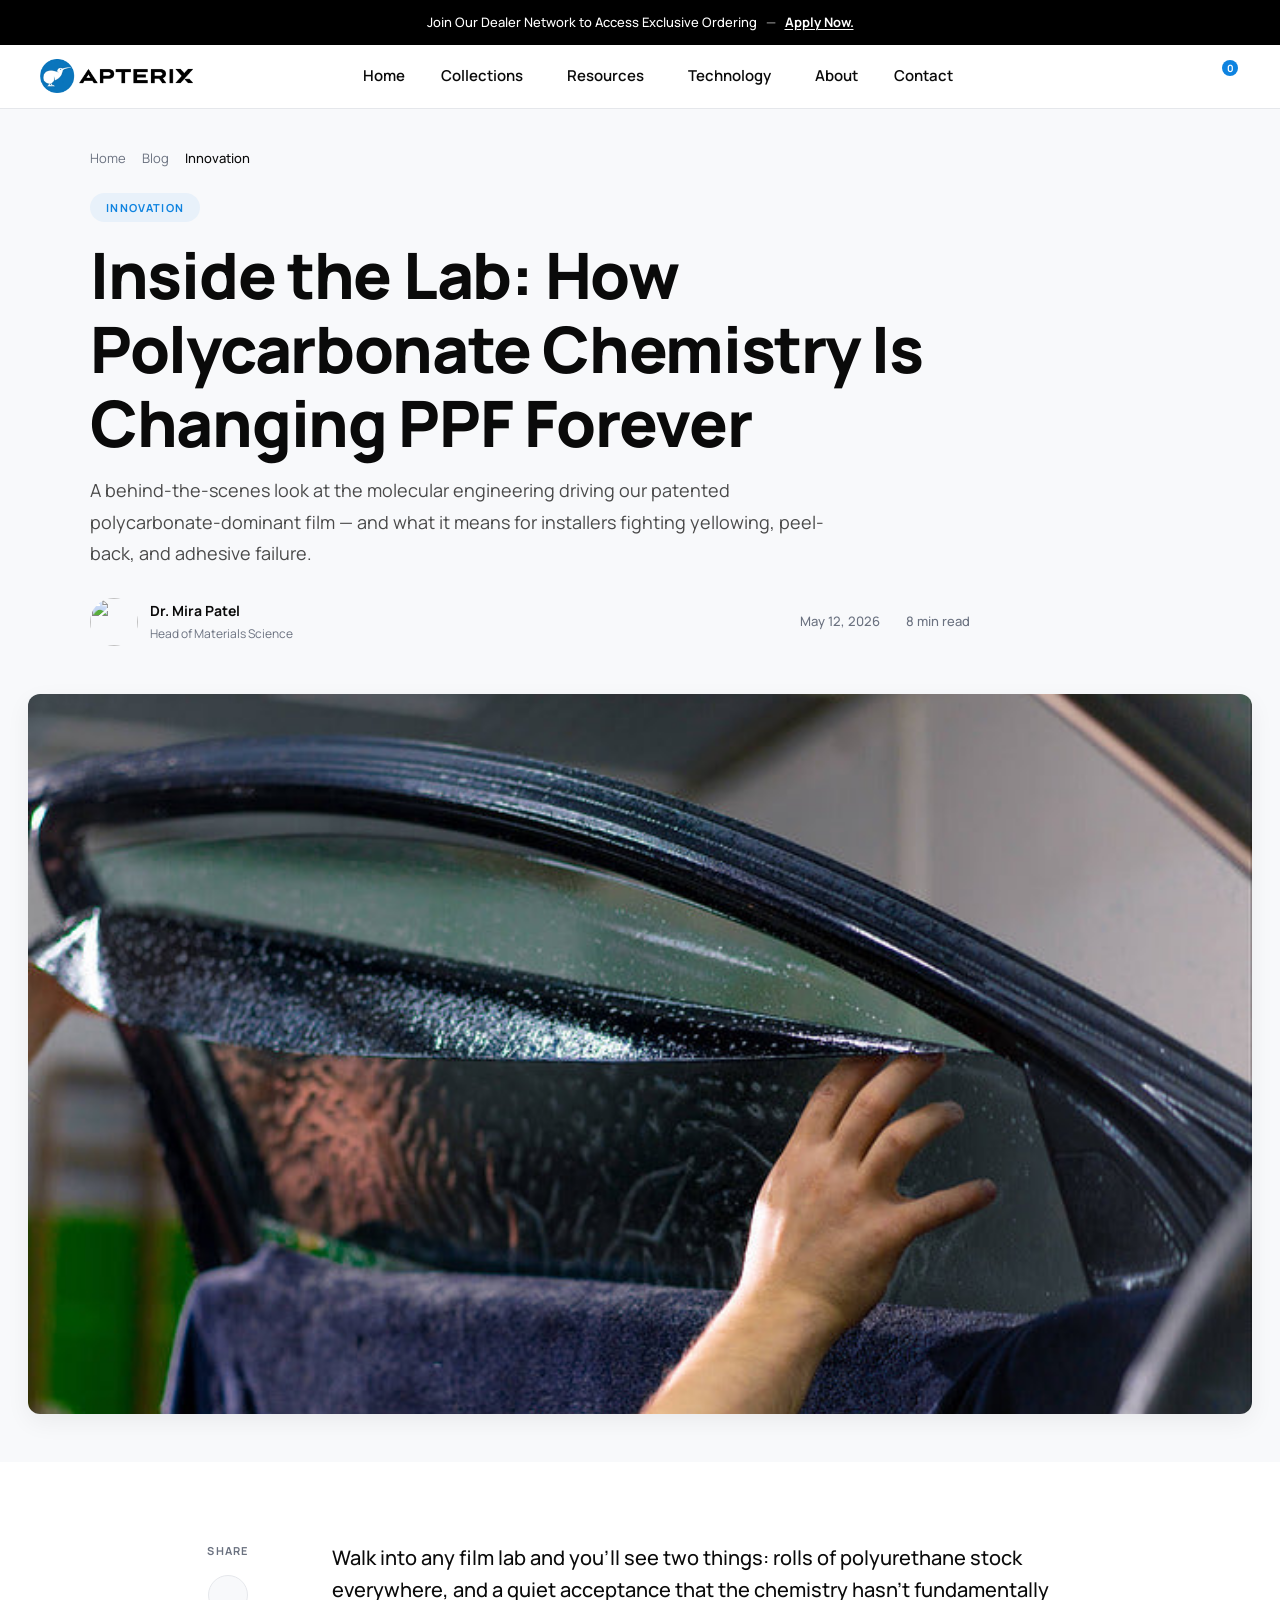
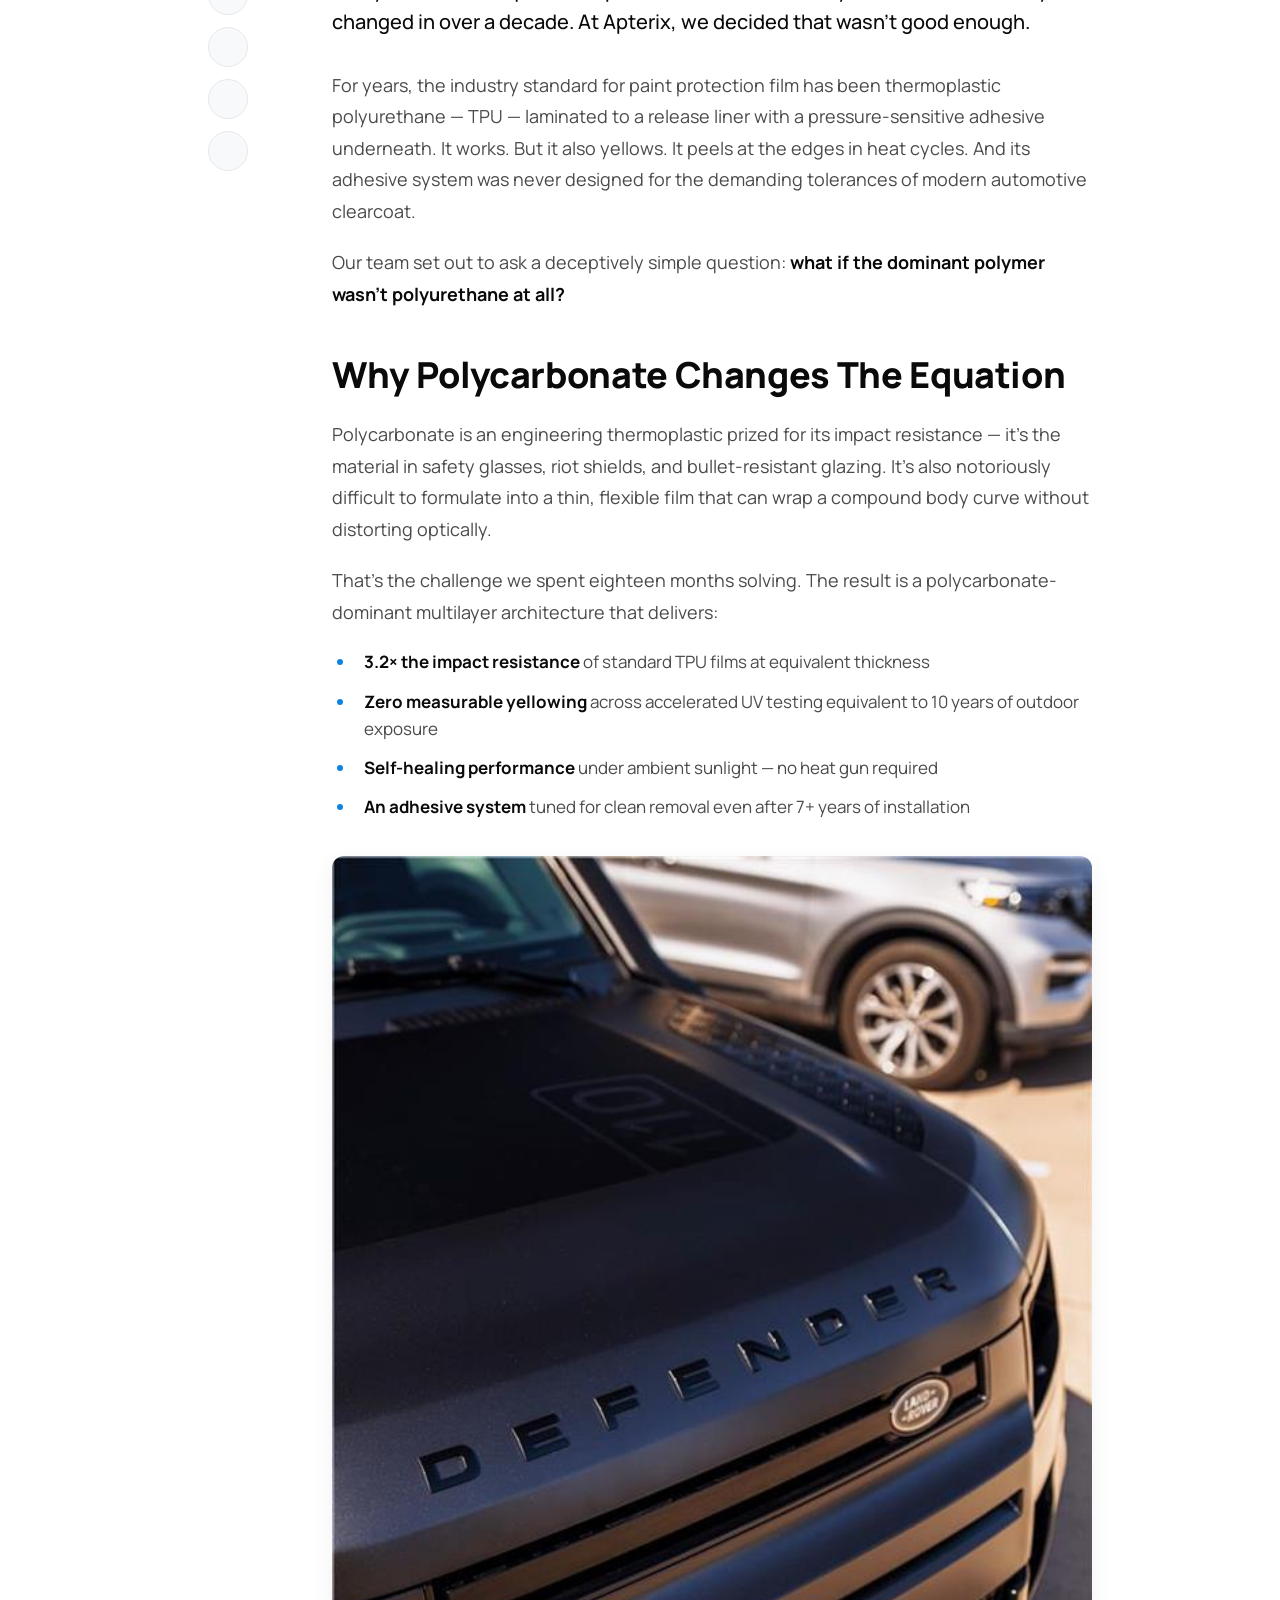
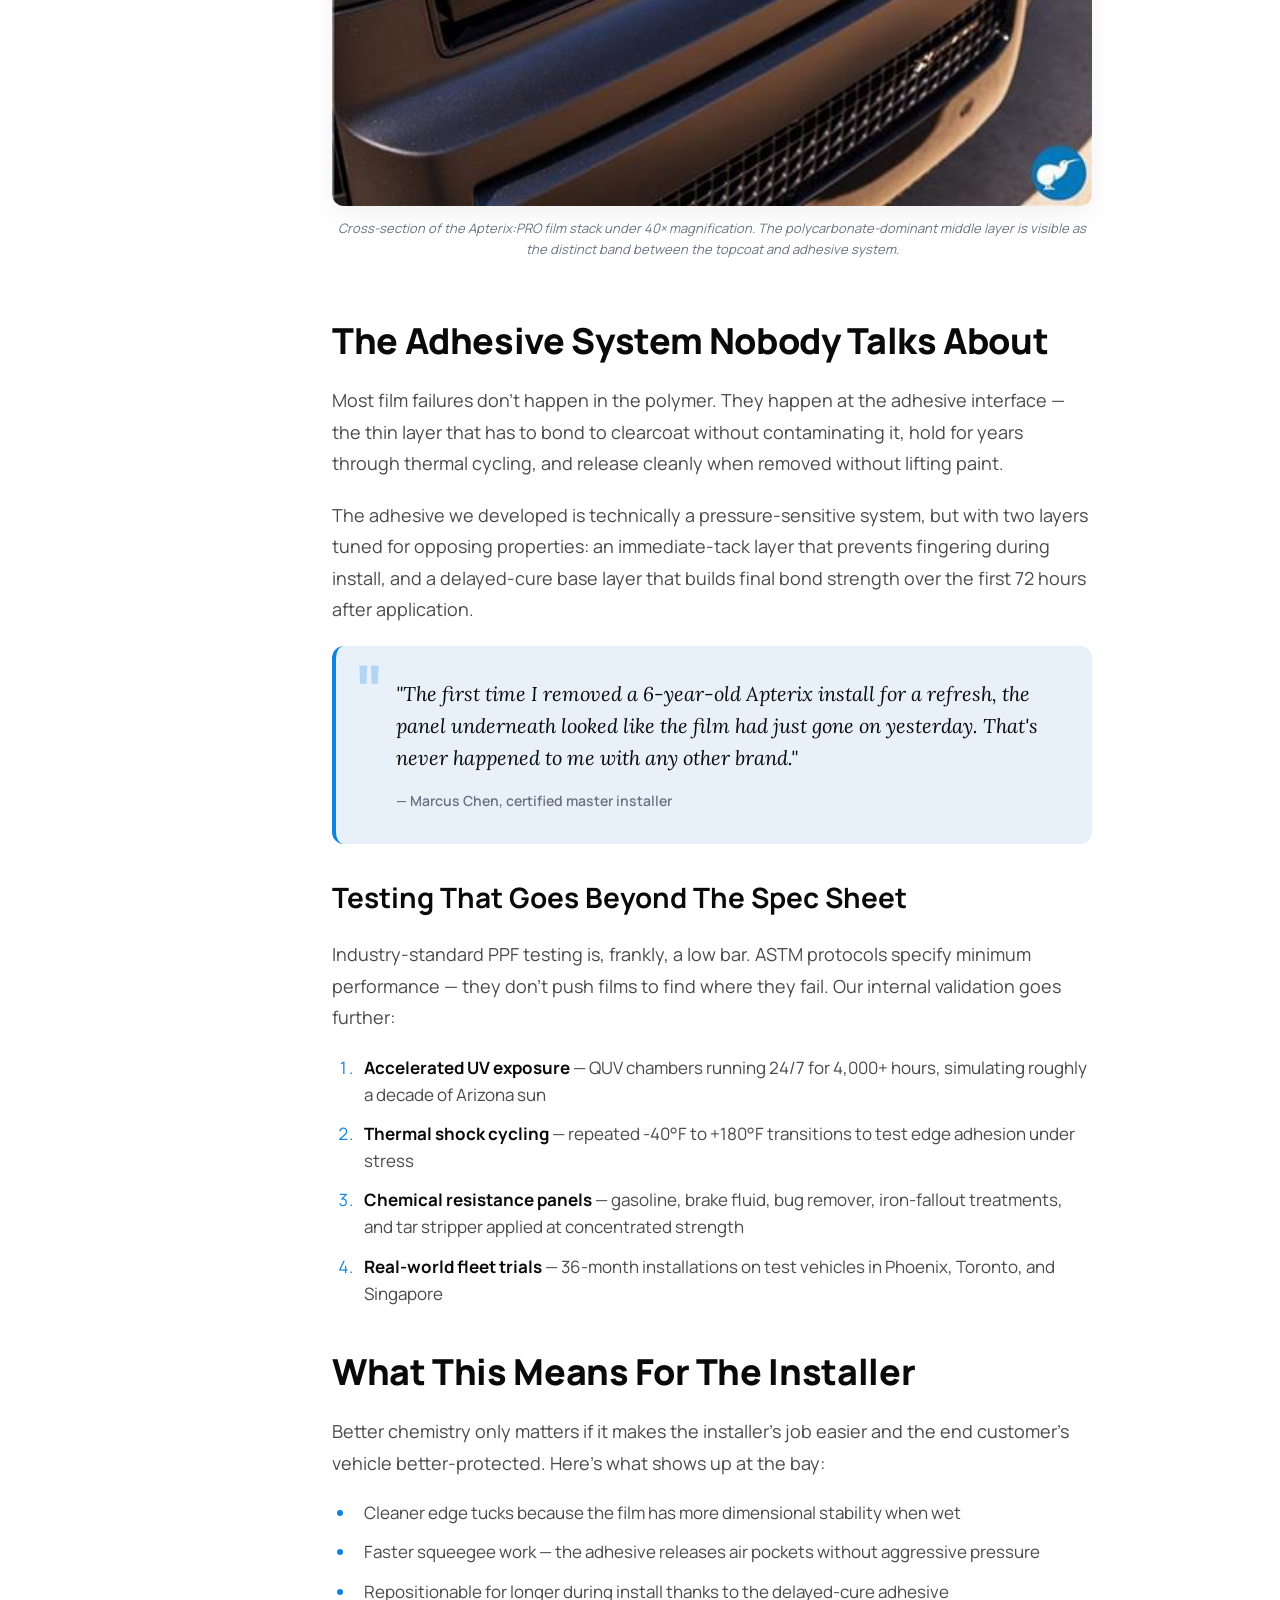
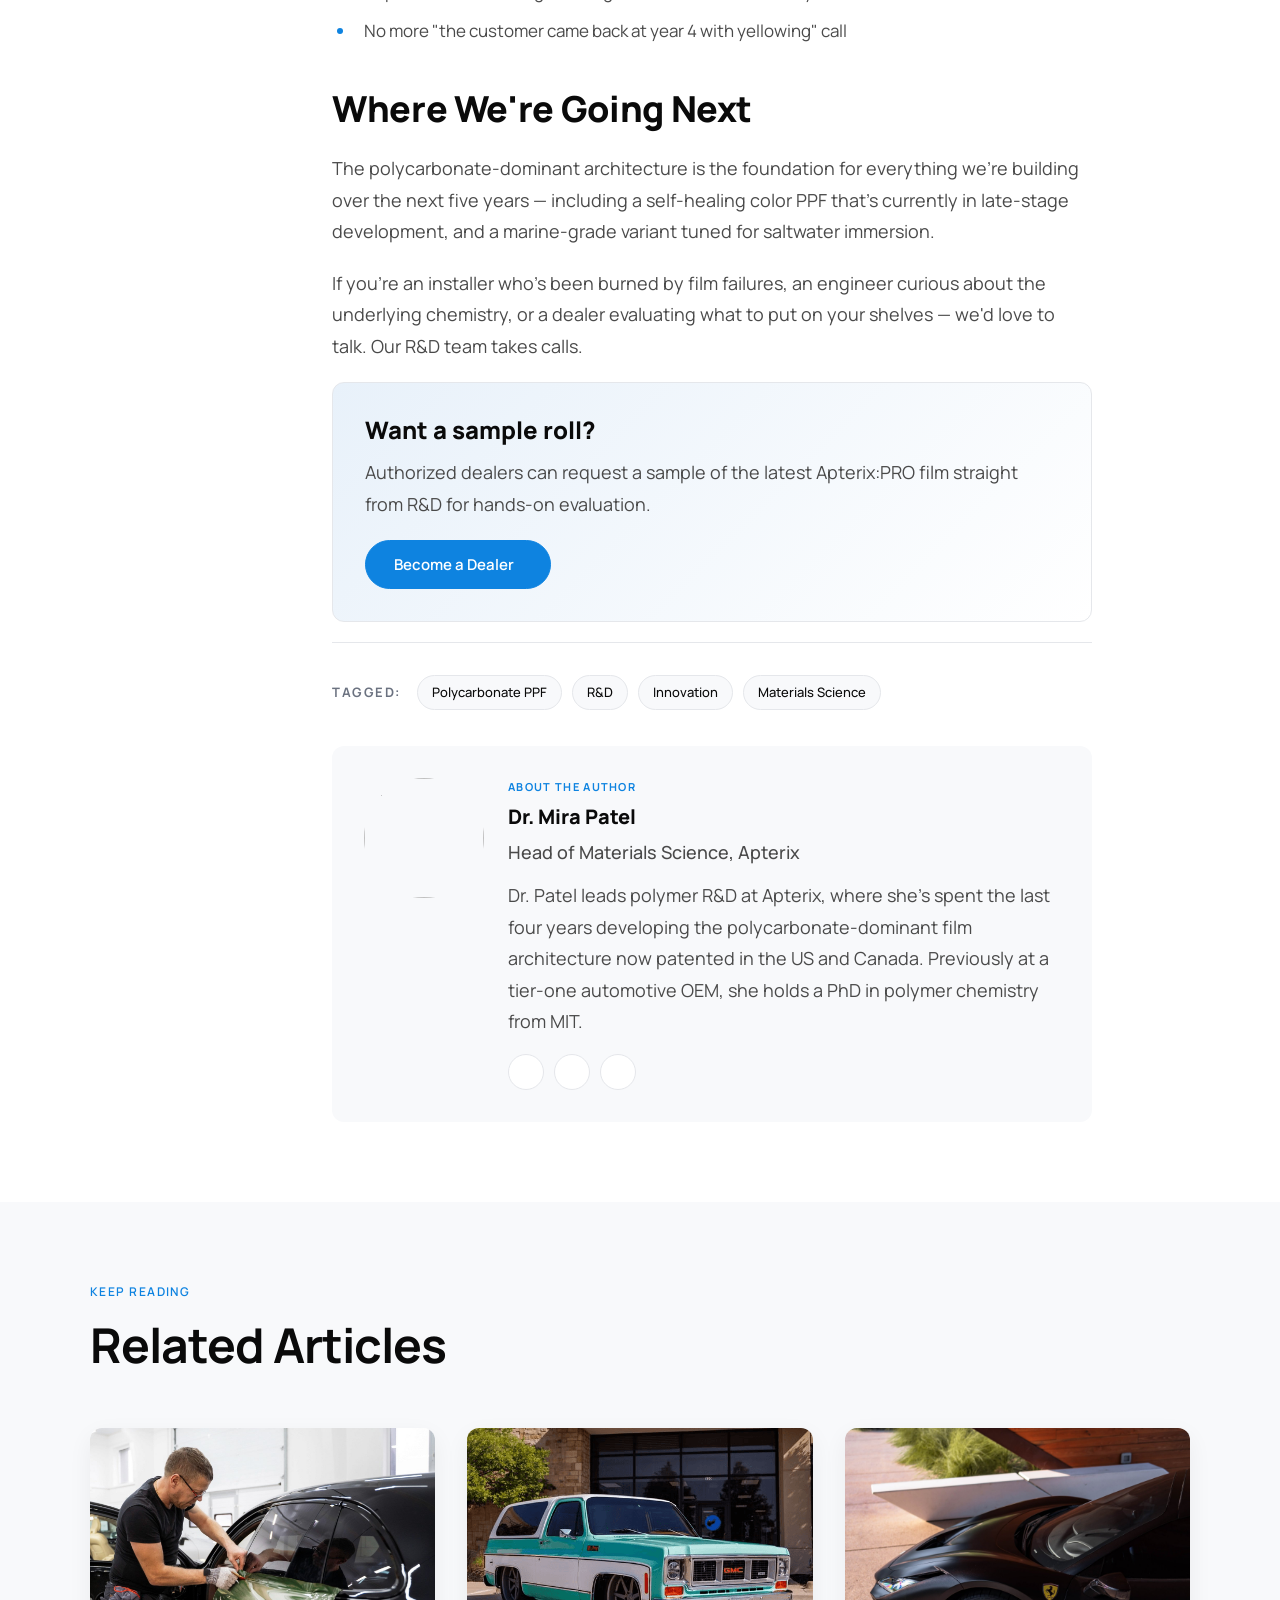
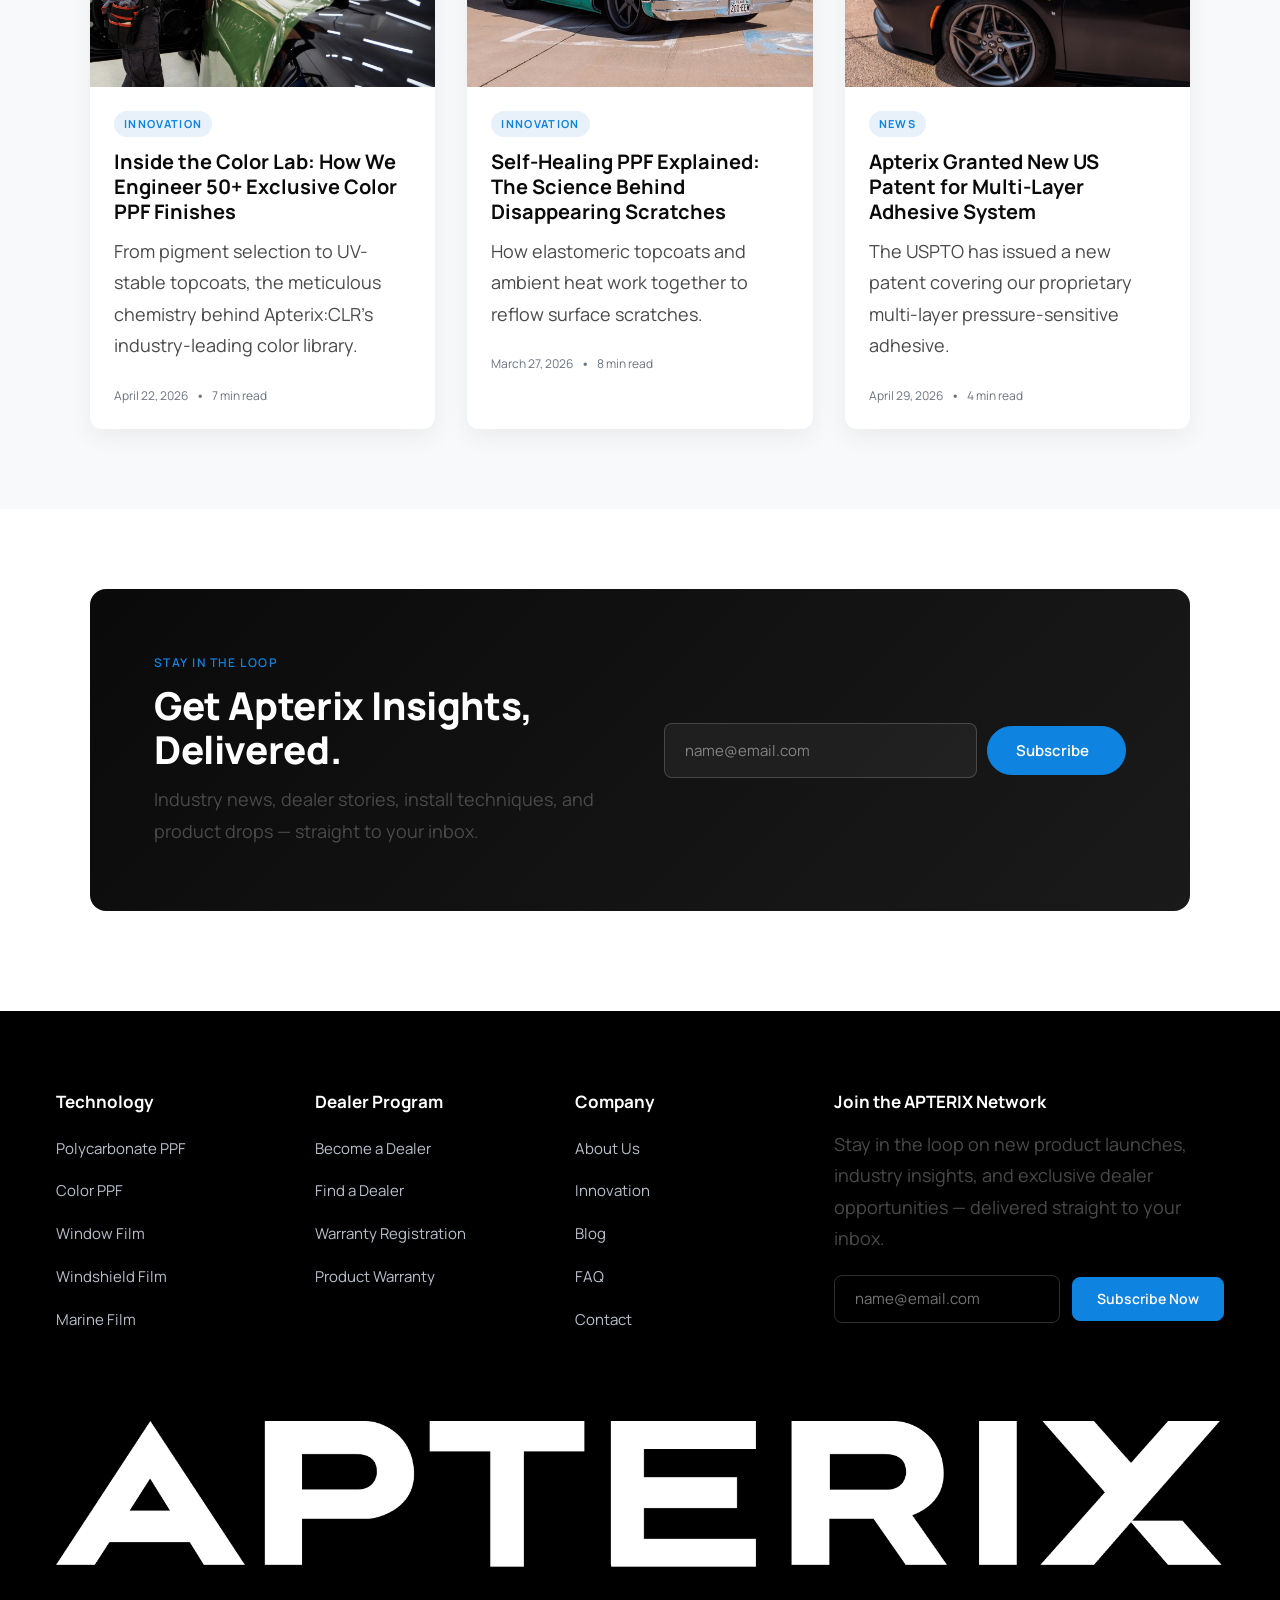
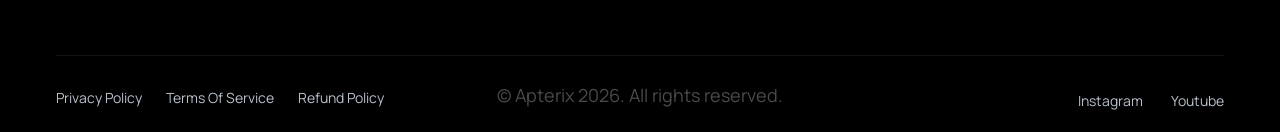
==== article.html @ 0059db12 "sync" ====
<!DOCTYPE html>
<html lang="en">
<head>
    <meta charset="UTF-8">
    <meta http-equiv="X-UA-Compatible" content="IE=edge">
    <meta name="viewport" content="width=device-width, initial-scale=1.0">
    <meta name="description" content="Inside the Lab: How Polycarbonate Chemistry Is Changing PPF Forever — a deep-dive into the science behind Apterix's patented film technology.">
    <meta name="author" content="Dr. Mira Patel">
    <meta property="og:title" content="Inside the Lab: How Polycarbonate Chemistry Is Changing PPF Forever">
    <meta property="og:type" content="article">
    <meta name="theme-color" content="#0E83E0">
    <title>Inside the Lab: How Polycarbonate Chemistry Is Changing PPF Forever | Apterix</title>

    <link rel="icon" type="image/png" href="https://placehold.co/64x64/000000/0E83E0?text=A">

    <link rel="stylesheet" href="https://unpkg.com/@phosphor-icons/web@2.0.3/src/regular/style.css">
    <link rel="stylesheet" href="https://unpkg.com/@phosphor-icons/web@2.0.3/src/fill/style.css">
    <link rel="stylesheet" href="https://unpkg.com/@phosphor-icons/web@2.0.3/src/bold/style.css">

    <link rel="preconnect" href="https://fonts.googleapis.com">
    <link rel="preconnect" href="https://fonts.gstatic.com" crossorigin>
    <link href="https://fonts.googleapis.com/css2?family=Manrope:wght@300;400;500;600;700;800&family=Inter:wght@300;400;500;600;700;800&family=Lora:ital,wght@0,400;0,500;0,600;1,400&display=swap" rel="stylesheet">

    <link rel="stylesheet" href="style.css">
    <link rel="stylesheet" href="responsive.css">
</head>
<body class="article-body">

    <!-- Announcement bar -->
    <div class="announcement-bar" id="announcementBar">
        <div class="container announcement-container">
            <p class="announcement-text">
                Join Our Dealer Network to Access Exclusive Ordering
                <span class="announcement-divider">—</span>
                <a href="#" class="announcement-link">Apply Now.</a>
            </p>
        </div>
    </div>

    <!-- Header -->
    <header class="site-header header-solid" id="siteHeader">
        <div class="container header-container">
            <div class="header-inner">
                <a href="#" class="logo" aria-label="Apterix Home">
                    <img src="images/0nwrbi90WbbggGBPE4KXhG3AfKo.png" alt="Apterix" class="logo-img">
                </a>

                <nav class="main-nav" id="mainNav" aria-label="Main navigation">
                    <ul class="nav-list">
                        <li class="nav-item"><a href="#" class="nav-link">Home</a></li>
                        <li class="nav-item has-dropdown">
                            <a href="#" class="nav-link">
                                Collections
                                <i class="ph-bold ph-caret-down nav-caret"></i>
                            </a>
                            <ul class="dropdown-menu">
                                <li><a href="#">Polycarbonate PPF</a></li>
                                <li><a href="#">Color PPF</a></li>
                                <li><a href="#">Ceramic Window Film</a></li>
                                <li><a href="#">Windshield Film</a></li>
                                <li><a href="#">Marine Film</a></li>
                            </ul>
                        </li>
                        <li class="nav-item has-dropdown">
                            <a href="blog.html" class="nav-link">
                                Resources
                                <i class="ph-bold ph-caret-down nav-caret"></i>
                            </a>
                            <ul class="dropdown-menu">
                                <li><a href="blog.html">Blog</a></li>
                                <li><a href="#">Install Guides</a></li>
                                <li><a href="#">Care &amp; Maintenance</a></li>
                                <li><a href="#">FAQ</a></li>
                                <li><a href="#">Warranty Registration</a></li>
                                <li><a href="#">Press</a></li>
                            </ul>
                        </li>
                        <li class="nav-item has-dropdown">
                            <a href="#" class="nav-link">
                                Technology
                                <i class="ph-bold ph-caret-down nav-caret"></i>
                            </a>
                            <ul class="dropdown-menu">
                                <li><a href="#">APTERIX:PRO</a></li>
                                <li><a href="#">APTERIX:CLR</a></li>
                                <li><a href="#">APTERIX:SLR+</a></li>
                                <li><a href="#">APTERIX:WPF</a></li>
                                <li><a href="#">APTERIX:AQUA</a></li>
                            </ul>
                        </li>
                        <li class="nav-item"><a href="#" class="nav-link">About</a></li>
                        <li class="nav-item"><a href="#" class="nav-link">Contact</a></li>
                    </ul>
                </nav>

                <div class="header-actions">
                    <button class="icon-btn" aria-label="Search"><i class="ph ph-magnifying-glass"></i></button>
                    <a href="#" class="icon-btn" aria-label="Account"><i class="ph ph-user"></i></a>
                    <a href="#" class="icon-btn cart-btn" aria-label="Cart">
                        <i class="ph ph-shopping-bag"></i>
                        <span class="cart-count">0</span>
                    </a>
                    <button class="menu-toggle" id="menuToggle" aria-label="Toggle menu" aria-expanded="false">
                        <span class="hamburger-line"></span>
                        <span class="hamburger-line"></span>
                        <span class="hamburger-line"></span>
                    </button>
                </div>
            </div>
        </div>
    </header>

    <div class="mobile-overlay" id="mobileOverlay" aria-hidden="true">
        <nav class="mobile-nav" aria-label="Mobile navigation">
            <ul class="mobile-nav-list">
                <li><a href="#" class="mobile-nav-link">Home</a></li>
                <li><a href="#" class="mobile-nav-link">Collections</a></li>
                <li><a href="#" class="mobile-nav-link">Technology</a></li>
                <li><a href="#" class="mobile-nav-link">Become a Dealer</a></li>
                <li><a href="#" class="mobile-nav-link">About</a></li>
                <li><a href="blog.html" class="mobile-nav-link">Blog</a></li>
                <li><a href="#" class="mobile-nav-link">Contact</a></li>
            </ul>
        </nav>
    </div>

    <!-- Reading progress bar -->
    <div class="reading-progress" id="readingProgress" aria-hidden="true">
        <div class="reading-progress-bar" id="readingProgressBar"></div>
    </div>

    <main class="article-main">

        <!-- ====================================================
             ARTICLE HERO
        ==================================================== -->
        <section class="article-hero">
            <div class="container article-hero-container">
                <nav class="breadcrumbs" aria-label="Breadcrumb">
                    <a href="#">Home</a>
                    <i class="ph ph-caret-right"></i>
                    <a href="blog.html">Blog</a>
                    <i class="ph ph-caret-right"></i>
                    <span>Innovation</span>
                </nav>

                <div class="article-hero-content">
                    <span class="article-category-pill">Innovation</span>
                    <h1 class="article-hero-title">Inside the Lab: How Polycarbonate Chemistry Is Changing PPF Forever</h1>
                    <p class="article-hero-subtitle">A behind-the-scenes look at the molecular engineering driving our patented polycarbonate-dominant film — and what it means for installers fighting yellowing, peel-back, and adhesive failure.</p>

                    <div class="article-hero-meta">
                        <div class="article-author">
                            <img src="https://images.unsplash.com/photo-1573496359142-b8d87734a5a2?w=120&q=80&auto=format&fit=crop&crop=faces" alt="" class="article-author-avatar">
                            <div class="article-author-meta">
                                <span class="article-author-name">Dr. Mira Patel</span>
                                <span class="article-author-role">Head of Materials Science</span>
                            </div>
                        </div>
                        <div class="article-meta-info">
                            <span class="article-meta-item">
                                <i class="ph ph-calendar"></i>
                                <time datetime="2026-05-12">May 12, 2026</time>
                            </span>
                            <span class="article-meta-item">
                                <i class="ph ph-clock"></i>
                                8 min read
                            </span>
                        </div>
                    </div>
                </div>
            </div>

            <div class="article-hero-image-wrap">
                <img src="images/42565ae8-fb09-11f0-b8ef-0242ac120004.jpg" alt="Polycarbonate film lab" class="article-hero-image">
            </div>
        </section>

        <!-- ====================================================
             ARTICLE BODY
        ==================================================== -->
        <section class="article-body-section">
            <div class="container article-body-container">

                <aside class="article-sidebar">
                    <div class="article-share">
                        <span class="article-share-label">Share</span>
                        <a href="#" class="article-share-btn" aria-label="Share on X">
                            <i class="ph-fill ph-x-logo"></i>
                        </a>
                        <a href="#" class="article-share-btn" aria-label="Share on LinkedIn">
                            <i class="ph-fill ph-linkedin-logo"></i>
                        </a>
                        <a href="#" class="article-share-btn" aria-label="Share on Facebook">
                            <i class="ph-fill ph-facebook-logo"></i>
                        </a>
                        <button class="article-share-btn" aria-label="Copy link" id="copyLinkBtn">
                            <i class="ph ph-link-simple"></i>
                        </button>
                    </div>
                </aside>

                <article class="article-body">

                    <p class="article-lede">Walk into any film lab and you'll see two things: rolls of polyurethane stock everywhere, and a quiet acceptance that the chemistry hasn't fundamentally changed in over a decade. At Apterix, we decided that wasn't good enough.</p>

                    <p>For years, the industry standard for paint protection film has been thermoplastic polyurethane — TPU — laminated to a release liner with a pressure-sensitive adhesive underneath. It works. But it also yellows. It peels at the edges in heat cycles. And its adhesive system was never designed for the demanding tolerances of modern automotive clearcoat.</p>

                    <p>Our team set out to ask a deceptively simple question: <strong>what if the dominant polymer wasn't polyurethane at all?</strong></p>

                    <h2 class="article-h2">Why Polycarbonate Changes The Equation</h2>

                    <p>Polycarbonate is an engineering thermoplastic prized for its impact resistance — it's the material in safety glasses, riot shields, and bullet-resistant glazing. It's also notoriously difficult to formulate into a thin, flexible film that can wrap a compound body curve without distorting optically.</p>

                    <p>That's the challenge we spent eighteen months solving. The result is a polycarbonate-dominant multilayer architecture that delivers:</p>

                    <ul class="article-list">
                        <li><strong>3.2× the impact resistance</strong> of standard TPU films at equivalent thickness</li>
                        <li><strong>Zero measurable yellowing</strong> across accelerated UV testing equivalent to 10 years of outdoor exposure</li>
                        <li><strong>Self-healing performance</strong> under ambient sunlight — no heat gun required</li>
                        <li><strong>An adhesive system</strong> tuned for clean removal even after 7+ years of installation</li>
                    </ul>

                    <figure class="article-figure">
                        <img src="images/NcS86Nwe3N75fxOVXT6ozSmCNsa_1.jpg" alt="Microscope view of film cross-section">
                        <figcaption class="article-figcaption">Cross-section of the Apterix:PRO film stack under 40× magnification. The polycarbonate-dominant middle layer is visible as the distinct band between the topcoat and adhesive system.</figcaption>
                    </figure>

                    <h2 class="article-h2">The Adhesive System Nobody Talks About</h2>

                    <p>Most film failures don't happen in the polymer. They happen at the adhesive interface — the thin layer that has to bond to clearcoat without contaminating it, hold for years through thermal cycling, and release cleanly when removed without lifting paint.</p>

                    <p>The adhesive we developed is technically a pressure-sensitive system, but with two layers tuned for opposing properties: an immediate-tack layer that prevents fingering during install, and a delayed-cure base layer that builds final bond strength over the first 72 hours after application.</p>

                    <blockquote class="article-quote">
                        <p>"The first time I removed a 6-year-old Apterix install for a refresh, the panel underneath looked like the film had just gone on yesterday. That's never happened to me with any other brand."</p>
                        <cite class="article-quote-cite">— Marcus Chen, certified master installer</cite>
                    </blockquote>

                    <h3 class="article-h3">Testing That Goes Beyond The Spec Sheet</h3>

                    <p>Industry-standard PPF testing is, frankly, a low bar. ASTM protocols specify minimum performance — they don't push films to find where they fail. Our internal validation goes further:</p>

                    <ol class="article-list article-list-ordered">
                        <li><strong>Accelerated UV exposure</strong> — QUV chambers running 24/7 for 4,000+ hours, simulating roughly a decade of Arizona sun</li>
                        <li><strong>Thermal shock cycling</strong> — repeated -40°F to +180°F transitions to test edge adhesion under stress</li>
                        <li><strong>Chemical resistance panels</strong> — gasoline, brake fluid, bug remover, iron-fallout treatments, and tar stripper applied at concentrated strength</li>
                        <li><strong>Real-world fleet trials</strong> — 36-month installations on test vehicles in Phoenix, Toronto, and Singapore</li>
                    </ol>

                    <h2 class="article-h2">What This Means For The Installer</h2>

                    <p>Better chemistry only matters if it makes the installer's job easier and the end customer's vehicle better-protected. Here's what shows up at the bay:</p>

                    <ul class="article-list">
                        <li>Cleaner edge tucks because the film has more dimensional stability when wet</li>
                        <li>Faster squeegee work — the adhesive releases air pockets without aggressive pressure</li>
                        <li>Repositionable for longer during install thanks to the delayed-cure adhesive</li>
                        <li>No more "the customer came back at year 4 with yellowing" call</li>
                    </ul>

                    <h2 class="article-h2">Where We're Going Next</h2>

                    <p>The polycarbonate-dominant architecture is the foundation for everything we're building over the next five years — including a self-healing color PPF that's currently in late-stage development, and a marine-grade variant tuned for saltwater immersion.</p>

                    <p>If you're an installer who's been burned by film failures, an engineer curious about the underlying chemistry, or a dealer evaluating what to put on your shelves — we'd love to talk. Our R&amp;D team takes calls.</p>

                    <div class="article-cta">
                        <h3 class="article-cta-title">Want a sample roll?</h3>
                        <p class="article-cta-text">Authorized dealers can request a sample of the latest Apterix:PRO film straight from R&amp;D for hands-on evaluation.</p>
                        <a href="#" class="btn btn-primary-blue">
                            Become a Dealer
                            <i class="ph-bold ph-arrow-right"></i>
                        </a>
                    </div>

                    <!-- Tags -->
                    <div class="article-tags">
                        <span class="article-tags-label">Tagged:</span>
                        <a href="#" class="article-tag-link">Polycarbonate PPF</a>
                        <a href="#" class="article-tag-link">R&amp;D</a>
                        <a href="#" class="article-tag-link">Innovation</a>
                        <a href="#" class="article-tag-link">Materials Science</a>
                    </div>

                    <!-- Author Bio -->
                    <div class="author-bio">
                        <img src="https://images.unsplash.com/photo-1573496359142-b8d87734a5a2?w=240&q=80&auto=format&fit=crop&crop=faces" alt="" class="author-bio-avatar">
                        <div class="author-bio-content">
                            <span class="author-bio-eyebrow">About the Author</span>
                            <h4 class="author-bio-name">Dr. Mira Patel</h4>
                            <p class="author-bio-role">Head of Materials Science, Apterix</p>
                            <p class="author-bio-text">Dr. Patel leads polymer R&amp;D at Apterix, where she's spent the last four years developing the polycarbonate-dominant film architecture now patented in the US and Canada. Previously at a tier-one automotive OEM, she holds a PhD in polymer chemistry from MIT.</p>
                            <div class="author-bio-social">
                                <a href="#" aria-label="LinkedIn"><i class="ph-fill ph-linkedin-logo"></i></a>
                                <a href="#" aria-label="X"><i class="ph-fill ph-x-logo"></i></a>
                                <a href="#" aria-label="Email"><i class="ph-fill ph-envelope"></i></a>
                            </div>
                        </div>
                    </div>

                </article>
            </div>
        </section>

        <!-- ====================================================
             RELATED ARTICLES
        ==================================================== -->
        <section class="related-section">
            <div class="container">
                <div class="section-header section-header-left">
                    <span class="eyebrow">Keep Reading</span>
                    <h2 class="section-title">Related Articles</h2>
                </div>

                <div class="articles-grid related-grid">

                    <article class="article-card">
                        <a href="article.html" class="article-card-image">
                            <img src="images/MVRmGhyNAuvdvethmiwG1ySTsA.jpg" alt="">
                        </a>
                        <div class="article-card-content">
                            <span class="article-category">Innovation</span>
                            <h3 class="article-card-title">
                                <a href="article.html">Inside the Color Lab: How We Engineer 50+ Exclusive Color PPF Finishes</a>
                            </h3>
                            <p class="article-card-excerpt">From pigment selection to UV-stable topcoats, the meticulous chemistry behind Apterix:CLR's industry-leading color library.</p>
                            <div class="article-card-meta">
                                <time datetime="2026-04-22">April 22, 2026</time>
                                <span class="article-meta-dot">•</span>
                                <span>7 min read</span>
                            </div>
                        </div>
                    </article>

                    <article class="article-card">
                        <a href="article.html" class="article-card-image">
                            <img src="images/image_12.png" alt="">
                        </a>
                        <div class="article-card-content">
                            <span class="article-category">Innovation</span>
                            <h3 class="article-card-title">
                                <a href="article.html">Self-Healing PPF Explained: The Science Behind Disappearing Scratches</a>
                            </h3>
                            <p class="article-card-excerpt">How elastomeric topcoats and ambient heat work together to reflow surface scratches.</p>
                            <div class="article-card-meta">
                                <time datetime="2026-03-27">March 27, 2026</time>
                                <span class="article-meta-dot">•</span>
                                <span>8 min read</span>
                            </div>
                        </div>
                    </article>

                    <article class="article-card">
                        <a href="article.html" class="article-card-image">
                            <img src="images/IMG_9049_23MP.jpg" alt="">
                        </a>
                        <div class="article-card-content">
                            <span class="article-category">News</span>
                            <h3 class="article-card-title">
                                <a href="article.html">Apterix Granted New US Patent for Multi-Layer Adhesive System</a>
                            </h3>
                            <p class="article-card-excerpt">The USPTO has issued a new patent covering our proprietary multi-layer pressure-sensitive adhesive.</p>
                            <div class="article-card-meta">
                                <time datetime="2026-04-29">April 29, 2026</time>
                                <span class="article-meta-dot">•</span>
                                <span>4 min read</span>
                            </div>
                        </div>
                    </article>

                </div>
            </div>
        </section>

        <!-- ====================================================
             NEWSLETTER CTA
        ==================================================== -->
        <section class="newsletter-cta-section">
            <div class="container">
                <div class="newsletter-cta">
                    <div class="newsletter-cta-content">
                        <span class="eyebrow">Stay In The Loop</span>
                        <h2 class="newsletter-cta-title">Get Apterix Insights, Delivered.</h2>
                        <p class="newsletter-cta-text">Industry news, dealer stories, install techniques, and product drops — straight to your inbox.</p>
                    </div>
                    <form class="newsletter-cta-form" id="articleNewsletterForm">
                        <input type="email" class="newsletter-cta-input" placeholder="name@email.com" required aria-label="Email">
                        <button type="submit" class="btn btn-primary-blue">
                            Subscribe
                            <i class="ph-bold ph-arrow-right"></i>
                        </button>
                    </form>
                </div>
            </div>
        </section>

    </main>

    <!-- Footer (same as blog) -->
    <footer class="site-footer">
        <div class="container">
            <div class="footer-top">
                <div class="footer-col">
                    <h5 class="footer-heading">Technology</h5>
                    <ul class="footer-links">
                        <li><a href="#">Polycarbonate PPF</a></li>
                        <li><a href="#">Color PPF</a></li>
                        <li><a href="#">Window Film</a></li>
                        <li><a href="#">Windshield Film</a></li>
                        <li><a href="#">Marine Film</a></li>
                    </ul>
                </div>
                <div class="footer-col">
                    <h5 class="footer-heading">Dealer Program</h5>
                    <ul class="footer-links">
                        <li><a href="#">Become a Dealer</a></li>
                        <li><a href="#">Find a Dealer</a></li>
                        <li><a href="#">Warranty Registration</a></li>
                        <li><a href="#">Product Warranty</a></li>
                    </ul>
                </div>
                <div class="footer-col">
                    <h5 class="footer-heading">Company</h5>
                    <ul class="footer-links">
                        <li><a href="#">About Us</a></li>
                        <li><a href="#">Innovation</a></li>
                        <li><a href="blog.html">Blog</a></li>
                        <li><a href="#">FAQ</a></li>
                        <li><a href="#">Contact</a></li>
                    </ul>
                </div>
                <div class="footer-col footer-newsletter-col">
                    <h5 class="footer-heading">Join the APTERIX Network</h5>
                    <p class="footer-newsletter-text">Stay in the loop on new product launches, industry insights, and exclusive dealer opportunities — delivered straight to your inbox.</p>
                    <form class="footer-newsletter-form" id="newsletterForm">
                        <input type="email" class="footer-newsletter-input" placeholder="name@email.com" required aria-label="Email address">
                        <button type="submit" class="btn btn-primary-blue footer-newsletter-btn">Subscribe Now</button>
                    </form>
                </div>
            </div>

            <div class="footer-wordmark">
                <img src="images/12_2.png" alt="Apterix" class="footer-wordmark-img">
            </div>

            <div class="footer-bottom">
                <ul class="footer-legal">
                    <li><a href="#">Privacy Policy</a></li>
                    <li><a href="#">Terms Of Service</a></li>
                    <li><a href="#">Refund Policy</a></li>
                </ul>
                <p class="copyright">© Apterix 2026. All rights reserved.</p>
                <ul class="footer-social-list">
                    <li><a href="#" class="footer-social-link"><i class="ph-fill ph-instagram-logo"></i><span>Instagram</span></a></li>
                    <li><a href="#" class="footer-social-link"><i class="ph-fill ph-youtube-logo"></i><span>Youtube</span></a></li>
                </ul>
            </div>
        </div>
    </footer>

    <button class="back-to-top" id="backToTop" aria-label="Back to top"><i class="ph-bold ph-arrow-up"></i></button>

    <div class="custom-cursor" id="customCursor" aria-hidden="true"></div>

    <script src="https://cdnjs.cloudflare.com/ajax/libs/gsap/3.12.5/gsap.min.js"></script>
    <script src="https://cdnjs.cloudflare.com/ajax/libs/gsap/3.12.5/ScrollTrigger.min.js"></script>
    <script src="https://unpkg.com/lenis@1.0.42/dist/lenis.min.js"></script>
    <script src="script.js"></script>
</body>
</html>
---- style.css ----
/* =============================================================
   APTERIX — MAIN STYLESHEET
   Design system: Premium automotive PPF brand
   Palette: Black / White / Brand Blue / Ice Blue
   Rules: No margin (flex + padding + gap only). No rem.
============================================================= */

/* ============================================
   ROOT VARIABLES — DESIGN TOKENS
============================================ */
:root {
    /* ---- BRAND COLORS ---- */
    --color-black: #000000;
    --color-near-black: #0A0A0A;
    --color-dark-1: #111111;
    --color-dark-2: #1A1A1A;
    --color-dark-3: #232323;

    --color-white: #FFFFFF;
    --color-off-white: #FAFBFC;
    --color-soft-bg: #F8F9FB;

    --color-blue: #0E83E0;
    --color-blue-hover: #1E90FF;
    --color-blue-dark: #0A6BBD;
    --color-blue-deep: #084E8C;

    --color-ice-blue-1: #E8F1FA;
    --color-ice-blue-2: #D6E6F5;

    --color-text-dark: #0A0A0A;
    --color-text-body: #4A4A4A;
    --color-text-muted: #6B7280;
    --color-text-light: #FFFFFF;
    --color-text-light-muted: #B8C0CC;

    --color-border: #E5E7EB;
    --color-border-dark: rgba(255, 255, 255, 0.10);

    /* ---- TYPOGRAPHY: FAMILIES ---- */
    --font-primary: 'Manrope', 'Inter', sans-serif;
    --font-display: 'Manrope', 'Inter', sans-serif;

    /* ---- HEADING FONT SIZES (each defined ONCE) ---- */
    --fs-h1: 88px;
    --fs-h2: 56px;
    --fs-h3: 24px;
    --fs-h4: 20px;
    --fs-h5: 18px;
    --fs-h6: 16px;

    /* ---- BODY TEXT SIZES (10px - 20px) ---- */
    --fs-10: 10px;
    --fs-11: 11px;
    --fs-12: 12px;
    --fs-13: 13px;
    --fs-14: 14px;
    --fs-15: 15px;
    --fs-16: 16px;
    --fs-17: 17px;
    --fs-18: 18px;
    --fs-19: 19px;
    --fs-20: 20px;

    /* ---- FONT WEIGHTS ---- */
    --fw-light: 300;
    --fw-regular: 400;
    --fw-medium: 500;
    --fw-semibold: 600;
    --fw-bold: 700;
    --fw-extrabold: 800;

    /* ---- LINE HEIGHTS ---- */
    --lh-hero: 1.05;
    --lh-tight: 1.15;
    --lh-snug: 1.25;
    --lh-normal: 1.45;
    --lh-relaxed: 1.6;

    /* ---- LETTER SPACING ---- */
    --ls-hero: -0.02em;
    --ls-tight: -0.01em;
    --ls-normal: 0;
    --ls-wide: 0.04em;
    --ls-wider: 0.12em;

    /* ---- TEXT TRANSFORMS ---- */
    --tt-upper: uppercase;
    --tt-cap: capitalize;
    --tt-none: none;

    /* ---- SPACING SCALE ---- */
    --sp-2: 2px;
    --sp-4: 4px;
    --sp-6: 6px;
    --sp-8: 8px;
    --sp-10: 10px;
    --sp-12: 12px;
    --sp-16: 16px;
    --sp-20: 20px;
    --sp-24: 24px;
    --sp-28: 28px;
    --sp-32: 32px;
    --sp-36: 36px;
    --sp-40: 40px;
    --sp-48: 48px;
    --sp-56: 56px;
    --sp-64: 64px;
    --sp-80: 80px;
    --sp-100: 100px;
    --sp-120: 120px;
    --sp-160: 160px;

    /* ---- LAYOUT ---- */
    --container-width: 1280px;
    --container-narrow: 980px;
    --gutter: 32px;
    --gutter-md: 80px;
    --section-padding-y: 120px;
    --section-padding-y-sm: 80px;

    /* ---- BORDER RADIUS ---- */
    --radius-xs: 4px;
    --radius-sm: 8px;
    --radius-md: 12px;
    --radius-lg: 16px;
    --radius-xl: 24px;
    --radius-pill: 999px;
    --radius-circle: 50%;

    /* ---- SHADOWS ---- */
    --shadow-card: 0 8px 24px rgba(0, 0, 0, 0.06);
    --shadow-card-hover: 0 16px 40px rgba(0, 0, 0, 0.10);
    --shadow-blue: 0 12px 32px rgba(14, 131, 224, 0.30);
    --shadow-lift: 0 10px 24px rgba(0, 0, 0, 0.12);

    /* ---- TRANSITIONS ---- */
    --ease-out: cubic-bezier(0.22, 1, 0.36, 1);
    --ease-in-out: cubic-bezier(0.4, 0, 0.2, 1);
    --transition-fast: 0.2s var(--ease-out);
    --transition-base: 0.3s var(--ease-out);
    --transition-slow: 0.6s var(--ease-out);

    /* ---- Z-INDEX ---- */
    --z-base: 1;
    --z-content: 10;
    --z-header: 1000;
    --z-overlay: 2000;
    --z-cursor: 9999;
}

/* ============================================
   GLOBAL RESET & BASE
============================================ */
*,
*::before,
*::after {
    margin: 0;
    padding: 0;
    box-sizing: border-box;
}

html {
    scroll-behavior: smooth;
    -webkit-text-size-adjust: 100%;
}

html.lenis,
html.lenis body {
    height: auto;
}

.lenis.lenis-smooth {
    scroll-behavior: auto !important;
}

.lenis.lenis-smooth [data-lenis-prevent] {
    overscroll-behavior: contain;
}

.lenis.lenis-stopped {
    overflow: hidden;
}

body {
    font-family: var(--font-primary);
    font-size: var(--fs-16);
    font-weight: var(--fw-regular);
    line-height: var(--lh-relaxed);
    color: var(--color-text-body);
    background-color: var(--color-white);
    overflow-x: hidden;
    -webkit-font-smoothing: antialiased;
    -moz-osx-font-smoothing: grayscale;
}

a {
    text-decoration: none;
    color: inherit;
    transition: var(--transition-fast);
}

ul, ol { list-style: none; }

button {
    border: none;
    background: none;
    cursor: pointer;
    font-family: inherit;
    color: inherit;
}

img {
    max-width: 100%;
    height: auto;
    display: block;
}

input, textarea, select {
    font-family: inherit;
    font-size: inherit;
    color: inherit;
    border: none;
    outline: none;
    background: transparent;
}

video { display: block; max-width: 100%; }

strong { color: var(--color-text-dark); font-weight: var(--fw-bold); }

::selection {
    background-color: var(--color-blue);
    color: var(--color-white);
}

/* ============================================
   TYPOGRAPHY (heading vars used ONCE)
============================================ */
h1, .h1 {
    font-family: var(--font-display);
    font-size: var(--fs-h1);
    font-weight: var(--fw-extrabold);
    line-height: var(--lh-hero);
    letter-spacing: var(--ls-hero);
    color: var(--color-text-dark);
}

h2, .h2 {
    font-family: var(--font-display);
    font-size: var(--fs-h2);
    font-weight: var(--fw-bold);
    line-height: var(--lh-tight);
    letter-spacing: var(--ls-hero);
    color: var(--color-text-dark);
}

h3, .h3 {
    font-family: var(--font-display);
    font-size: var(--fs-h3);
    font-weight: var(--fw-semibold);
    line-height: var(--lh-snug);
    color: var(--color-text-dark);
}

h4, .h4 {
    font-family: var(--font-display);
    font-size: var(--fs-h4);
    font-weight: var(--fw-semibold);
    line-height: var(--lh-snug);
    color: var(--color-text-dark);
}

h5, .h5 {
    font-family: var(--font-display);
    font-size: var(--fs-h5);
    font-weight: var(--fw-semibold);
    line-height: var(--lh-snug);
    color: var(--color-text-dark);
}

h6, .h6 {
    font-family: var(--font-display);
    font-size: var(--fs-h6);
    font-weight: var(--fw-semibold);
    line-height: var(--lh-snug);
    color: var(--color-text-dark);
}

p {
    font-size: var(--fs-17);
    line-height: var(--lh-relaxed);
    color: var(--color-text-body);
}

/* ============================================
   LAYOUT HELPERS
============================================ */
.container {
    width: 100%;
    max-width: calc(var(--container-width) + (var(--gutter) * 2));
    padding-left: var(--gutter);
    padding-right: var(--gutter);
    display: flex;
    flex-direction: column;
    gap: var(--sp-40);
    align-self: center;
}

section {
    width: 100%;
    display: flex;
    justify-content: center;
}

/* ============================================
   EYEBROW LABELS
============================================ */
.eyebrow {
    display: inline-block;
    font-size: var(--fs-12);
    font-weight: var(--fw-semibold);
    color: var(--color-blue);
    letter-spacing: var(--ls-wider);
    text-transform: var(--tt-upper);
}

.eyebrow-light {
    color: var(--color-blue);
}

.eyebrow-pill {
    padding: var(--sp-6) var(--sp-16);
    border: 1px solid var(--color-blue);
    border-radius: var(--radius-pill);
}

/* ============================================
   SECTION HEADER
============================================ */
.section-header {
    display: flex;
    flex-direction: column;
    align-items: center;
    text-align: center;
    gap: var(--sp-16);
    max-width: 780px;
    align-self: center;
    padding-bottom: var(--sp-16);
}

.section-title {
    color: var(--color-text-dark);
}

.section-title-light {
    color: var(--color-white);
}

.section-subtitle {
    font-size: var(--fs-17);
    color: var(--color-text-muted);
    line-height: var(--lh-relaxed);
    max-width: 640px;
}

.section-subtitle-muted {
    color: var(--color-text-light-muted);
}

.section-tagline {
    font-size: var(--fs-20);
    font-weight: var(--fw-medium);
    color: var(--color-blue);
    letter-spacing: var(--ls-tight);
}

.section-tagline-light {
    color: var(--color-blue);
}

.section-text {
    font-size: var(--fs-17);
    line-height: var(--lh-relaxed);
    color: var(--color-text-body);
}

.section-text-muted {
    color: var(--color-text-light-muted);
}

/* ============================================
   BUTTONS
============================================ */
.btn {
    display: inline-flex;
    align-items: center;
    justify-content: center;
    gap: var(--sp-8);
    padding: var(--sp-16) var(--sp-28);
    font-family: var(--font-primary);
    font-size: var(--fs-15);
    font-weight: var(--fw-semibold);
    line-height: 1;
    border-radius: var(--radius-pill);
    cursor: pointer;
    transition: all var(--transition-base);
    white-space: nowrap;
    position: relative;
    overflow: hidden;
    border: 1px solid transparent;
}

.btn i {
    font-size: var(--fs-16);
    transition: transform var(--transition-fast);
}

.btn:hover i {
    transform: translateX(4px);
}

/* Primary Dark (black) */
.btn-primary-dark {
    background-color: var(--color-black);
    color: var(--color-white);
    border-color: var(--color-black);
}

.btn-primary-dark:hover {
    background-color: var(--color-blue);
    border-color: var(--color-blue);
    transform: translateY(-2px);
    box-shadow: var(--shadow-blue);
}

/* Primary Blue */
.btn-primary-blue {
    background-color: var(--color-blue);
    color: var(--color-white);
    border-color: var(--color-blue);
}

.btn-primary-blue:hover {
    background-color: var(--color-blue-dark);
    border-color: var(--color-blue-dark);
    transform: translateY(-2px);
    box-shadow: var(--shadow-blue);
}

/* Outline Dark */
.btn-outline-dark {
    background-color: transparent;
    color: var(--color-text-dark);
    border-color: var(--color-text-dark);
}

.btn-outline-dark:hover {
    background-color: var(--color-text-dark);
    color: var(--color-white);
    transform: translateY(-2px);
}

/* Outline Light (over dark backgrounds) */
.btn-outline-light {
    background-color: transparent;
    color: var(--color-white);
    border-color: var(--color-white);
}

.btn-outline-light:hover {
    background-color: var(--color-white);
    color: var(--color-text-dark);
    transform: translateY(-2px);
}

.button-row {
    display: flex;
    flex-wrap: wrap;
    gap: var(--sp-12);
    padding-top: var(--sp-8);
}

/* ============================================
   ANNOUNCEMENT BAR (top strip)
============================================ */
.announcement-bar {
    position: fixed;
    top: 0;
    left: 0;
    right: 0;
    z-index: calc(var(--z-header) + 1);
    background-color: rgba(255, 255, 255, 0.10);
    backdrop-filter: blur(14px) saturate(150%);
    -webkit-backdrop-filter: blur(14px) saturate(150%);
    border-bottom: 1px solid rgba(255, 255, 255, 0.08);
    padding-top: var(--sp-12);
    padding-bottom: var(--sp-12);
    transition: background-color var(--transition-base),
                transform var(--transition-base);
}

.announcement-bar.scrolled {
    background-color: rgba(0, 0, 0, 0.70);
    border-bottom-color: rgba(255, 255, 255, 0.06);
}

.announcement-container {
    flex-direction: row;
    align-items: center;
    justify-content: center;
    gap: 0;
}

.announcement-text {
    font-size: var(--fs-13);
    font-weight: var(--fw-medium);
    color: var(--color-white);
    letter-spacing: var(--ls-normal);
    text-align: center;
    line-height: 1.4;
}

.announcement-divider {
    display: inline-block;
    padding-left: var(--sp-6);
    padding-right: var(--sp-6);
    color: var(--color-text-light-muted);
}

.announcement-link {
    color: var(--color-white);
    font-weight: var(--fw-bold);
    text-decoration: underline;
    text-underline-offset: 3px;
    text-decoration-thickness: 1px;
    transition: color var(--transition-fast);
}

.announcement-link:hover {
    color: var(--color-blue-hover);
}

/* ============================================
   HEADER / NAV
============================================ */
.site-header {
    position: fixed;
    top: 44px;
    left: 0;
    right: 0;
    z-index: var(--z-header);
    padding-top: var(--sp-16);
    padding-bottom: var(--sp-16);
    background-color: transparent;
    transition: background-color var(--transition-base),
                top var(--transition-base),
                padding var(--transition-base),
                box-shadow var(--transition-base);
}

.site-header.scrolled {
    top: 0;
    background-color: rgba(0, 0, 0, 0.85);
    backdrop-filter: blur(12px);
    -webkit-backdrop-filter: blur(12px);
    padding-top: var(--sp-12);
    padding-bottom: var(--sp-12);
    box-shadow: 0 2px 16px rgba(0, 0, 0, 0.20);
}

.header-container {
    flex-direction: row;
    gap: 0;
    max-width: 100%;
    padding-left: var(--sp-48);
    padding-right: var(--sp-48);
}

.header-inner {
    width: 100%;
    display: grid;
    grid-template-columns: auto 1fr auto;
    align-items: center;
    gap: var(--sp-40);
}

/* ---- LOGO (image from /images) ---- */
.logo {
    display: inline-flex;
    align-items: center;
    color: var(--color-white);
    transition: opacity var(--transition-fast);
    position: relative;
    z-index: var(--z-overlay);
}

.logo-img {
    height: 36px;
    width: auto;
    display: block;
    transition: transform var(--transition-base);
}

.logo:hover .logo-img {
    transform: scale(1.04);
}

/* ---- NAV ---- */
.main-nav {
    display: flex;
    justify-content: center;
    align-items: center;
    width: 100%;
}

.nav-list {
    display: flex;
    align-items: center;
    justify-content: center;
    gap: var(--sp-32);
    width: auto;
}

.nav-link {
    display: inline-flex;
    align-items: center;
    gap: var(--sp-4);
    font-size: var(--fs-15);
    font-weight: var(--fw-semibold);
    color: var(--color-white);
    letter-spacing: var(--ls-normal);
    padding-top: var(--sp-8);
    padding-bottom: var(--sp-8);
    position: relative;
    transition: color var(--transition-fast);
}

.nav-caret {
    font-size: 10px;
    transition: transform var(--transition-fast);
}

.nav-link::after {
    content: '';
    position: absolute;
    bottom: 0;
    left: 0;
    width: 0;
    height: 2px;
    background-color: var(--color-blue);
    transition: width var(--transition-base);
}

.nav-link:hover {
    color: var(--color-blue-hover);
}

.nav-link:hover::after {
    width: 100%;
}

.nav-item.has-dropdown:hover .nav-caret {
    transform: rotate(180deg);
}

/* ---- DROPDOWN MENU ---- */
.nav-item.has-dropdown {
    position: relative;
}

.dropdown-menu {
    position: absolute;
    top: calc(100% + 12px);
    left: 50%;
    transform: translateX(-50%) translateY(8px);
    min-width: 260px;
    background-color: rgba(0, 0, 0, 0.92);
    backdrop-filter: blur(12px);
    -webkit-backdrop-filter: blur(12px);
    border: 1px solid var(--color-border-dark);
    border-radius: var(--radius-md);
    padding-top: var(--sp-10);
    padding-bottom: var(--sp-10);
    display: flex;
    flex-direction: column;
    opacity: 0;
    visibility: hidden;
    transition: all var(--transition-base);
    z-index: var(--z-overlay);
    box-shadow: 0 12px 32px rgba(0, 0, 0, 0.40);
}

.dropdown-menu::before {
    content: '';
    position: absolute;
    top: -8px;
    left: 50%;
    transform: translateX(-50%);
    width: 14px;
    height: 14px;
    background-color: rgba(0, 0, 0, 0.92);
    border-left: 1px solid var(--color-border-dark);
    border-top: 1px solid var(--color-border-dark);
    rotate: 45deg;
}

.nav-item.has-dropdown:hover .dropdown-menu {
    opacity: 1;
    visibility: visible;
    transform: translateX(-50%) translateY(0);
}

.dropdown-menu li a {
    display: block;
    padding: var(--sp-10) var(--sp-20);
    font-size: var(--fs-14);
    font-weight: var(--fw-medium);
    color: var(--color-text-light-muted);
    transition: all var(--transition-fast);
    white-space: nowrap;
}

.dropdown-menu li a:hover {
    color: var(--color-white);
    background-color: rgba(14, 131, 224, 0.15);
    padding-left: var(--sp-24);
}

/* ---- HEADER ACTIONS (right side icons) ---- */
.header-actions {
    display: flex;
    align-items: center;
    justify-content: flex-end;
    gap: var(--sp-8);
}

.icon-btn {
    display: inline-flex;
    align-items: center;
    justify-content: center;
    width: 38px;
    height: 38px;
    border-radius: var(--radius-circle);
    color: var(--color-white);
    font-size: var(--fs-18);
    background: transparent;
    border: none;
    cursor: pointer;
    transition: all var(--transition-fast);
    position: relative;
}

.icon-btn:hover {
    background-color: rgba(255, 255, 255, 0.10);
    color: var(--color-blue-hover);
}

.cart-btn {
    position: relative;
}

.cart-count {
    position: absolute;
    top: 2px;
    right: 2px;
    display: inline-flex;
    align-items: center;
    justify-content: center;
    min-width: 16px;
    height: 16px;
    padding-left: 4px;
    padding-right: 4px;
    border-radius: var(--radius-pill);
    background-color: var(--color-blue);
    color: var(--color-white);
    font-size: 10px;
    font-weight: var(--fw-bold);
    line-height: 1;
}

/* ---- HAMBURGER ---- */
.menu-toggle {
    display: none;
    flex-direction: column;
    justify-content: center;
    gap: 5px;
    width: 32px;
    height: 32px;
    padding: 0;
    position: relative;
    z-index: var(--z-overlay);
}

.hamburger-line {
    display: block;
    width: 24px;
    height: 2px;
    background-color: var(--color-white);
    transition: all var(--transition-base);
    align-self: center;
}

.menu-toggle.active .hamburger-line {
    background-color: var(--color-text-dark);
}

.menu-toggle.active .hamburger-line:nth-child(1) {
    transform: translateY(7px) rotate(45deg);
}

.menu-toggle.active .hamburger-line:nth-child(2) {
    opacity: 0;
}

.menu-toggle.active .hamburger-line:nth-child(3) {
    transform: translateY(-7px) rotate(-45deg);
}

/* Hide announcement bar when scrolled past hero */
body.scrolled-deep .announcement-bar {
    transform: translateY(-100%);
}

body.scrolled-deep .site-header {
    top: 0;
}

/* ---- Mobile actions in overlay ---- */
.mobile-actions {
    display: flex;
    align-items: center;
    gap: var(--sp-16);
    padding-top: var(--sp-12);
}

.mobile-actions .icon-btn {
    width: 48px;
    height: 48px;
    font-size: var(--fs-20);
    color: var(--color-text-dark);
    background-color: var(--color-soft-bg);
}

.mobile-actions .icon-btn:hover {
    background-color: var(--color-blue);
    color: var(--color-white);
}

/* ---- Mobile Overlay Menu ---- */
.mobile-overlay {
    position: fixed;
    inset: 0;
    background-color: var(--color-white);
    z-index: calc(var(--z-overlay) - 1);
    display: flex;
    flex-direction: column;
    justify-content: center;
    align-items: center;
    opacity: 0;
    visibility: hidden;
    transition: opacity 0.4s var(--ease-out), visibility 0.4s var(--ease-out);
}

.mobile-overlay.open {
    opacity: 1;
    visibility: visible;
}

.mobile-nav {
    display: flex;
    flex-direction: column;
    align-items: center;
    gap: var(--sp-40);
    width: 100%;
    padding-left: var(--gutter);
    padding-right: var(--gutter);
}

.mobile-nav-list {
    display: flex;
    flex-direction: column;
    align-items: center;
    gap: var(--sp-24);
}

.mobile-nav-link {
    font-family: var(--font-display);
    font-size: 32px;
    font-weight: var(--fw-bold);
    color: var(--color-text-dark);
    letter-spacing: var(--ls-tight);
    opacity: 0;
    transform: translateY(20px);
    transition: all 0.5s var(--ease-out);
}

.mobile-overlay.open .mobile-nav-link {
    opacity: 1;
    transform: translateY(0);
}

.mobile-overlay.open .mobile-nav-list li:nth-child(1) .mobile-nav-link { transition-delay: 0.1s; }
.mobile-overlay.open .mobile-nav-list li:nth-child(2) .mobile-nav-link { transition-delay: 0.18s; }
.mobile-overlay.open .mobile-nav-list li:nth-child(3) .mobile-nav-link { transition-delay: 0.26s; }
.mobile-overlay.open .mobile-nav-list li:nth-child(4) .mobile-nav-link { transition-delay: 0.34s; }
.mobile-overlay.open .mobile-nav-list li:nth-child(5) .mobile-nav-link { transition-delay: 0.42s; }

.mobile-cta {
    opacity: 0;
    transform: translateY(20px);
    transition: all 0.5s var(--ease-out) 0.5s;
}

.mobile-overlay.open .mobile-cta {
    opacity: 1;
    transform: translateY(0);
}

/* ============================================
   A. HERO SECTION
============================================ */
.hero-section {
    position: relative;
    width: 100%;
    height: 100vh;
    min-height: 720px;
    display: flex;
    align-items: center;
    overflow: hidden;
    background-color: var(--color-black);
}

.hero-media {
    position: absolute;
    inset: 0;
    z-index: var(--z-base);
}

.hero-video,
.hero-fallback {
    position: absolute;
    inset: 0;
    width: 100%;
    height: 100%;
    object-fit: cover;
}

.hero-video { z-index: 2; }
.hero-fallback { z-index: 1; }

.hero-overlay {
    position: absolute;
    inset: 0;
    z-index: 3;
    background: linear-gradient(180deg, rgba(0,0,0,0.30) 0%, rgba(0,0,0,0.10) 50%, rgba(0,0,0,0.55) 100%);
}

.hero-section .container {
    position: relative;
    z-index: var(--z-content);
    align-items: center;
    text-align: center;
    gap: var(--sp-24);
    padding-top: var(--sp-80);
}

.hero-content {
    display: flex;
    flex-direction: column;
    align-items: center;
    gap: var(--sp-24);
    max-width: 980px;
}

.hero-title {
    color: var(--color-white);
    font-size: var(--fs-h1);
    line-height: var(--lh-hero);
}

.hero-buttons {
    display: flex;
    flex-wrap: wrap;
    gap: var(--sp-16);
    justify-content: center;
    padding-top: var(--sp-16);
}

.audio-toggle {
    position: absolute;
    bottom: var(--sp-32);
    left: var(--sp-32);
    z-index: var(--z-content);
    display: inline-flex;
    align-items: center;
    justify-content: center;
    width: 44px;
    height: 44px;
    border-radius: var(--radius-circle);
    background-color: var(--color-blue);
    color: var(--color-white);
    font-size: var(--fs-18);
    transition: all var(--transition-base);
}

.audio-toggle:hover {
    background-color: var(--color-blue-hover);
    transform: scale(1.08);
}

/* ============================================
   B. PILLARS SECTION
============================================ */
.pillars-section {
    background: linear-gradient(180deg, var(--color-ice-blue-1) 0%, var(--color-white) 100%);
    padding-top: var(--section-padding-y);
    padding-bottom: var(--section-padding-y);
}

.pillars-grid {
    display: grid;
    grid-template-columns: repeat(4, 1fr);
    gap: var(--sp-24);
    width: 100%;
}

.pillar-card {
    display: flex;
    flex-direction: column;
    align-items: center;
    text-align: center;
    gap: var(--sp-16);
    padding: var(--sp-48) var(--sp-28);
    background-color: var(--color-white);
    border: 1px solid var(--color-border);
    border-radius: var(--radius-md);
    transition: all var(--transition-base);
}

.pillar-card:hover {
    transform: translateY(-6px);
    box-shadow: var(--shadow-card-hover);
    border-color: var(--color-blue);
}

.pillar-icon {
    display: flex;
    align-items: center;
    justify-content: center;
    width: 64px;
    height: 64px;
    border-radius: var(--radius-circle);
    background-color: var(--color-ice-blue-1);
    color: var(--color-blue);
    font-size: 32px;
    transition: all var(--transition-base);
}

.pillar-card:hover .pillar-icon {
    background-color: var(--color-blue);
    color: var(--color-white);
}

.pillar-title {
    font-size: var(--fs-h4);
    color: var(--color-text-dark);
    letter-spacing: var(--ls-wide);
}

.pillar-subtitle {
    font-size: var(--fs-14);
    color: var(--color-text-muted);
    line-height: var(--lh-relaxed);
}

/* ============================================
   C. COLLECTIONS SECTION
============================================ */
.collections-section {
    background-color: var(--color-white);
    padding-top: var(--section-padding-y);
    padding-bottom: var(--section-padding-y);
}

.collections-grid {
    display: grid;
    grid-template-columns: repeat(4, 1fr);
    gap: var(--sp-24);
    width: 100%;
}

.collection-card {
    position: relative;
    width: 100%;
    aspect-ratio: 3 / 4;
    border-radius: var(--radius-md);
    overflow: hidden;
    box-shadow: var(--shadow-card);
    cursor: pointer;
}

.collection-image {
    width: 100%;
    height: 100%;
}

.collection-image img {
    width: 100%;
    height: 100%;
    object-fit: cover;
    transition: transform 0.6s var(--ease-out);
}

.collection-card:hover .collection-image img {
    transform: scale(1.05);
}

.collection-btn {
    position: absolute;
    bottom: var(--sp-24);
    left: 50%;
    transform: translateX(-50%);
    padding: var(--sp-12) var(--sp-20);
    font-size: var(--fs-13);
    transition: all var(--transition-base);
    z-index: 2;
}

.collection-card:hover .collection-btn {
    transform: translateX(-50%) translateY(-6px);
    box-shadow: var(--shadow-blue);
}

/* ============================================
   D. DEALER SECTION
============================================ */
.dealer-section {
    background-color: var(--color-white);
    padding-top: var(--section-padding-y);
    padding-bottom: var(--section-padding-y);
    display: flex;
    flex-direction: column;
    align-items: center;
    gap: var(--sp-80);
}

.dealer-section > .container {
    width: 100%;
}

.dealer-grid {
    display: grid;
    grid-template-columns: 1fr 1fr;
    gap: var(--sp-80);
    align-items: center;
    width: 100%;
}

.dealer-content {
    display: flex;
    flex-direction: column;
    gap: var(--sp-20);
    align-items: flex-start;
}

.dealer-image-wrap {
    width: 100%;
    aspect-ratio: 4 / 5;
    border-radius: var(--radius-md);
    overflow: hidden;
}

.dealer-image {
    width: 100%;
    height: 100%;
    object-fit: cover;
    transition: transform 1s var(--ease-out);
}

.dealer-image-wrap:hover .dealer-image {
    transform: scale(1.04);
}

.dealer-banner {
    width: 100%;
    overflow: hidden;
}

.dealer-banner img {
    width: 100%;
    height: auto;
    display: block;
}

/* ============================================
   E. ABOUT SECTION (Dark)
============================================ */
.about-section {
    background-color: var(--color-black);
    padding-top: var(--section-padding-y);
    padding-bottom: var(--section-padding-y);
    color: var(--color-white);
}

.about-section .section-title {
    color: var(--color-white);
}

.about-grid {
    display: grid;
    grid-template-columns: 1.1fr 1fr;
    gap: var(--sp-80);
    align-items: center;
    width: 100%;
}

.about-content {
    display: flex;
    flex-direction: column;
    gap: var(--sp-20);
    align-items: flex-start;
}

.about-marquee {
    position: relative;
    width: 100%;
    height: 500px;
    overflow: hidden;
    border-radius: var(--radius-md);
    mask-image: linear-gradient(180deg, transparent, black 15%, black 85%, transparent);
    -webkit-mask-image: linear-gradient(180deg, transparent, black 15%, black 85%, transparent);
}

.about-marquee-track {
    display: flex;
    flex-direction: column;
    gap: var(--sp-16);
    animation: scrollVertical 30s linear infinite;
}

.about-marquee-track img {
    width: 100%;
    height: 240px;
    object-fit: cover;
    border-radius: var(--radius-sm);
    flex-shrink: 0;
}

@keyframes scrollVertical {
    0% { transform: translateY(0); }
    100% { transform: translateY(-50%); }
}

/* ============================================
   F. INNOVATION SECTION
============================================ */
.innovation-section {
    background-color: var(--color-white);
    padding-top: var(--section-padding-y);
    padding-bottom: var(--section-padding-y);
}

.innovation-grid {
    display: grid;
    grid-template-columns: 1fr 1.1fr;
    gap: var(--sp-80);
    align-items: center;
    width: 100%;
}

.innovation-image-wrap {
    width: 100%;
    aspect-ratio: 4 / 5;
    border-radius: var(--radius-md);
    overflow: hidden;
}

.innovation-image {
    width: 100%;
    height: 100%;
    object-fit: cover;
    transition: transform 1s var(--ease-out);
}

.innovation-image-wrap:hover .innovation-image {
    transform: scale(1.04);
}

.innovation-content {
    display: flex;
    flex-direction: column;
    gap: var(--sp-20);
    align-items: flex-start;
}

/* ============================================
   G. VIDEO SHOWCASE
============================================ */
.video-showcase {
    background-color: var(--color-near-black);
    padding-top: var(--section-padding-y);
    padding-bottom: var(--section-padding-y);
}

.video-wrap {
    position: relative;
    width: 100%;
    aspect-ratio: 16 / 9;
    border-radius: var(--radius-md);
    overflow: hidden;
    cursor: pointer;
}

.video-thumb {
    width: 100%;
    height: 100%;
    object-fit: cover;
    transition: transform 0.8s var(--ease-out);
}

.video-wrap:hover .video-thumb {
    transform: scale(1.03);
}

.video-play {
    position: absolute;
    top: 50%;
    left: 50%;
    transform: translate(-50%, -50%);
    display: flex;
    align-items: center;
    justify-content: center;
    width: 96px;
    height: 96px;
    border-radius: var(--radius-circle);
    background-color: var(--color-white);
    color: var(--color-blue);
    font-size: 36px;
    transition: all var(--transition-base);
}

.video-play::before {
    content: '';
    position: absolute;
    inset: -8px;
    border-radius: var(--radius-circle);
    background-color: rgba(255, 255, 255, 0.20);
    z-index: -1;
    animation: pulse 2.5s ease-in-out infinite;
}

.video-play:hover {
    transform: translate(-50%, -50%) scale(1.1);
    background-color: var(--color-blue);
    color: var(--color-white);
}

@keyframes pulse {
    0%, 100% { transform: scale(1); opacity: 0.6; }
    50% { transform: scale(1.2); opacity: 0; }
}

/* ============================================
   H. STATS SECTION
============================================ */
.stats-section {
    background-color: var(--color-black);
    padding-top: var(--section-padding-y-sm);
    padding-bottom: var(--section-padding-y-sm);
    color: var(--color-white);
}

.stats-grid {
    display: grid;
    grid-template-columns: repeat(4, 1fr);
    gap: var(--sp-40);
    width: 100%;
    align-items: center;
}

.stat-card {
    display: flex;
    flex-direction: column;
    align-items: center;
    text-align: center;
    gap: var(--sp-8);
    padding-left: var(--sp-16);
    padding-right: var(--sp-16);
    border-right: 1px solid rgba(255, 255, 255, 0.10);
}

.stat-card:last-child { border-right: none; }

.stat-number {
    font-family: var(--font-display);
    font-size: 72px;
    font-weight: var(--fw-extrabold);
    line-height: 1;
    color: var(--color-white);
    letter-spacing: var(--ls-tight);
    display: inline-flex;
    align-items: baseline;
}

.stat-prefix,
.stat-suffix {
    color: var(--color-blue);
}

.stat-label {
    font-size: var(--fs-12);
    font-weight: var(--fw-semibold);
    color: var(--color-text-light-muted);
    letter-spacing: var(--ls-wider);
    text-transform: var(--tt-upper);
}

/* ============================================
   I. PARALLAX BANNER
============================================ */
.parallax-banner {
    position: relative;
    width: 100%;
    height: 600px;
    overflow: hidden;
    display: flex;
    align-items: center;
}

.parallax-bg {
    position: absolute;
    inset: 0;
    z-index: 1;
}

.parallax-image {
    position: absolute;
    inset: 0;
    width: 100%;
    height: 130%;
    object-fit: cover;
    will-change: transform;
}

.parallax-overlay {
    position: absolute;
    inset: 0;
    background: linear-gradient(180deg, rgba(0,0,0,0.55) 0%, rgba(0,0,0,0.40) 100%);
    z-index: 2;
}

.parallax-banner .container {
    position: relative;
    z-index: var(--z-content);
    align-items: center;
    text-align: center;
}

.parallax-content {
    display: flex;
    flex-direction: column;
    align-items: center;
    gap: var(--sp-16);
    max-width: 880px;
}

.parallax-title {
    color: var(--color-white);
    font-size: var(--fs-h2);
}

.parallax-subtitle {
    font-size: var(--fs-18);
    color: var(--color-text-light-muted);
    letter-spacing: var(--ls-tight);
}

/* ============================================
   J. TECH CARDS SECTION
============================================ */
.tech-cards-section {
    background-color: var(--color-white);
    padding-top: var(--section-padding-y);
    padding-bottom: var(--section-padding-y);
}

.tech-cards-grid {
    display: grid;
    grid-template-columns: repeat(2, 1fr);
    gap: var(--sp-32);
    width: 100%;
}

.tech-card {
    display: flex;
    flex-direction: column;
    background-color: var(--color-soft-bg);
    border-radius: var(--radius-md);
    overflow: hidden;
    box-shadow: var(--shadow-card);
    transition: all var(--transition-base);
    cursor: pointer;
}

.tech-card:hover {
    transform: translateY(-6px);
    box-shadow: var(--shadow-card-hover);
}

.tech-card-image {
    width: 100%;
    aspect-ratio: 16 / 10;
    overflow: hidden;
}

.tech-card-image img {
    width: 100%;
    height: 100%;
    object-fit: cover;
    transition: transform 0.8s var(--ease-out);
}

.tech-card:hover .tech-card-image img {
    transform: scale(1.08);
}

.tech-card-content {
    display: flex;
    flex-direction: column;
    gap: var(--sp-10);
    padding: var(--sp-28);
    align-items: flex-start;
}

.tech-tag {
    display: inline-block;
    padding: var(--sp-4) var(--sp-12);
    background-color: var(--color-ice-blue-1);
    color: var(--color-blue);
    font-size: var(--fs-11);
    font-weight: var(--fw-bold);
    letter-spacing: var(--ls-wider);
    text-transform: var(--tt-upper);
    border-radius: var(--radius-pill);
}

.tech-card-title {
    font-size: var(--fs-h3);
    color: var(--color-text-dark);
}

.tech-link {
    display: inline-flex;
    align-items: center;
    gap: var(--sp-6);
    font-size: var(--fs-14);
    font-weight: var(--fw-semibold);
    color: var(--color-blue);
    padding-top: var(--sp-4);
}

.tech-link i {
    transition: transform var(--transition-fast);
}

.tech-card:hover .tech-link i {
    transform: translateX(6px);
}

/* ============================================
   K. TRUSTED / LOGO MARQUEE
============================================ */
.trusted-section {
    background-color: var(--color-soft-bg);
    padding-top: var(--section-padding-y);
    padding-bottom: var(--section-padding-y);
    display: flex;
    flex-direction: column;
    align-items: center;
    gap: var(--sp-48);
}

.trusted-section > .container { width: 100%; }

.logo-marquee {
    width: 100%;
    overflow: hidden;
    mask-image: linear-gradient(90deg, transparent, black 10%, black 90%, transparent);
    -webkit-mask-image: linear-gradient(90deg, transparent, black 10%, black 90%, transparent);
}

.logo-marquee-track {
    display: flex;
    align-items: center;
    gap: var(--sp-64);
    animation: scrollHorizontal 30s linear infinite;
}

.logo-marquee:hover .logo-marquee-track {
    animation-play-state: paused;
}

.logo-item {
    flex-shrink: 0;
    width: 180px;
    height: 80px;
    display: flex;
    align-items: center;
    justify-content: center;
    filter: grayscale(100%);
    opacity: 0.55;
    transition: all var(--transition-base);
}

.logo-item:hover {
    filter: grayscale(0%);
    opacity: 1;
}

.logo-item img {
    max-width: 100%;
    max-height: 100%;
    object-fit: contain;
}

@keyframes scrollHorizontal {
    0% { transform: translateX(0); }
    100% { transform: translateX(-50%); }
}

/* ============================================
   L. CTA BANNER
============================================ */
.cta-banner {
    position: relative;
    width: 100%;
    height: 540px;
    overflow: hidden;
    display: flex;
    align-items: center;
}

.cta-banner-bg {
    position: absolute;
    inset: 0;
    z-index: 1;
}

.cta-banner-image {
    width: 100%;
    height: 100%;
    object-fit: cover;
}

.cta-banner-overlay {
    position: absolute;
    inset: 0;
    background: linear-gradient(135deg, rgba(0,0,0,0.75) 0%, rgba(0,0,0,0.45) 100%);
    z-index: 2;
}

.cta-banner .container {
    position: relative;
    z-index: var(--z-content);
    align-items: center;
    text-align: center;
}

.cta-banner-content {
    display: flex;
    flex-direction: column;
    align-items: center;
    gap: var(--sp-32);
    max-width: 880px;
}

.cta-banner-title {
    color: var(--color-white);
    font-size: var(--fs-h2);
    line-height: var(--lh-tight);
}

/* ============================================
   M. SUCCESS STORIES CAROUSEL
============================================ */
.success-section {
    background-color: var(--color-soft-bg);
    padding-top: var(--section-padding-y);
    padding-bottom: var(--section-padding-y);
    display: flex;
    flex-direction: column;
    align-items: center;
    gap: var(--sp-48);
    overflow: hidden;
}

.success-section > .container { width: 100%; }

.success-carousel-wrap {
    width: 100%;
    overflow: hidden;
}

.success-carousel {
    display: flex;
    gap: var(--sp-24);
    padding-left: var(--gutter);
    padding-right: var(--gutter);
    cursor: grab;
    transition: transform 0.7s var(--ease-out);
    will-change: transform;
}

.success-carousel:active { cursor: grabbing; }

.success-card {
    flex: 0 0 380px;
    display: flex;
    flex-direction: column;
    gap: var(--sp-20);
    background-color: var(--color-white);
    border-radius: var(--radius-md);
    overflow: hidden;
    box-shadow: var(--shadow-card);
    transition: all var(--transition-base);
}

.success-card:hover {
    transform: translateY(-4px);
    box-shadow: var(--shadow-card-hover);
}

.success-image {
    width: 100%;
    aspect-ratio: 7 / 5;
    overflow: hidden;
}

.success-image img {
    width: 100%;
    height: 100%;
    object-fit: cover;
    transition: transform 0.8s var(--ease-out);
}

.success-card:hover .success-image img { transform: scale(1.06); }

.success-content {
    display: flex;
    flex-direction: column;
    gap: var(--sp-8);
    padding: var(--sp-20) var(--sp-24) var(--sp-28);
    align-items: flex-start;
}

.success-product {
    display: inline-block;
    padding: var(--sp-4) var(--sp-12);
    background-color: var(--color-ice-blue-1);
    color: var(--color-blue);
    font-size: var(--fs-11);
    font-weight: var(--fw-bold);
    letter-spacing: var(--ls-wider);
    text-transform: var(--tt-upper);
    border-radius: var(--radius-pill);
}

.success-title {
    font-size: var(--fs-h4);
    color: var(--color-text-dark);
}

.success-category {
    font-size: var(--fs-14);
    color: var(--color-text-muted);
}

.success-controls {
    display: flex;
    align-items: center;
    justify-content: center;
    gap: var(--sp-20);
    flex-direction: row;
    width: auto;
    align-self: center;
}

.carousel-btn {
    display: inline-flex;
    align-items: center;
    justify-content: center;
    width: 48px;
    height: 48px;
    border-radius: var(--radius-circle);
    background-color: var(--color-white);
    color: var(--color-text-dark);
    border: 1px solid var(--color-border);
    font-size: var(--fs-18);
    transition: all var(--transition-base);
}

.carousel-btn:hover {
    background-color: var(--color-blue);
    color: var(--color-white);
    border-color: var(--color-blue);
    transform: translateY(-2px);
}

.carousel-dots {
    display: flex;
    align-items: center;
    gap: var(--sp-8);
}

.carousel-dot {
    width: 8px;
    height: 8px;
    border-radius: var(--radius-circle);
    background-color: var(--color-border);
    cursor: pointer;
    transition: all var(--transition-base);
}

.carousel-dot.active {
    background-color: var(--color-blue);
    width: 28px;
    border-radius: var(--radius-pill);
}

/* ============================================
   N. LOCATOR SECTION
============================================ */
.locator-section {
    background-color: var(--color-white);
    padding-top: var(--section-padding-y);
    padding-bottom: var(--section-padding-y);
}

.locator-grid {
    display: grid;
    grid-template-columns: 1fr 1.1fr;
    gap: var(--sp-80);
    align-items: center;
    width: 100%;
}

.locator-content {
    display: flex;
    flex-direction: column;
    gap: var(--sp-20);
    align-items: flex-start;
}

.locator-image-wrap {
    width: 100%;
    aspect-ratio: 9 / 7;
    border-radius: var(--radius-md);
    overflow: hidden;
}

.locator-image {
    width: 100%;
    height: 100%;
    object-fit: cover;
}

/* ============================================
   O. AWARDS / TIMELINE SECTION
============================================ */
.awards-section {
    background-color: var(--color-black);
    padding-top: var(--section-padding-y);
    padding-bottom: var(--section-padding-y);
    color: var(--color-white);
}

.timeline {
    position: relative;
    display: flex;
    flex-direction: column;
    gap: var(--sp-64);
    width: 100%;
    max-width: 880px;
    align-self: center;
    padding-left: var(--sp-80);
    padding-top: var(--sp-32);
}

.timeline-line {
    position: absolute;
    top: 0;
    left: 32px;
    bottom: 0;
    width: 2px;
    background-color: rgba(255, 255, 255, 0.10);
    overflow: hidden;
}

.timeline-line::after {
    content: '';
    position: absolute;
    top: 0;
    left: 0;
    width: 100%;
    height: var(--draw, 0%);
    background-color: var(--color-blue);
    transition: height 0.6s var(--ease-out);
}

.timeline-item {
    position: relative;
    display: grid;
    grid-template-columns: 80px 1fr;
    gap: var(--sp-32);
    align-items: flex-start;
    opacity: 0;
    transform: translateY(30px);
    transition: all 0.7s var(--ease-out);
}

.timeline-item.visible {
    opacity: 1;
    transform: translateY(0);
}

.timeline-year {
    font-family: var(--font-display);
    font-size: 28px;
    font-weight: var(--fw-bold);
    color: var(--color-blue);
    letter-spacing: var(--ls-tight);
}

.timeline-node {
    position: absolute;
    top: 8px;
    left: -56px;
    width: 16px;
    height: 16px;
    border-radius: var(--radius-circle);
    background-color: var(--color-blue);
    box-shadow: 0 0 0 4px rgba(14, 131, 224, 0.20);
}

.timeline-content {
    display: flex;
    flex-direction: column;
    gap: var(--sp-8);
}

.timeline-title {
    font-size: var(--fs-h4);
    color: var(--color-white);
}

.timeline-text {
    font-size: var(--fs-15);
    color: var(--color-text-light-muted);
    line-height: var(--lh-relaxed);
}

/* ============================================
   P. FAQ SECTION
============================================ */
.faq-section {
    background-color: var(--color-soft-bg);
    padding-top: var(--section-padding-y);
    padding-bottom: var(--section-padding-y);
}

.faq-section .section-header {
    gap: var(--sp-16);
}

.faq-cta {
    padding-top: var(--sp-8);
}

.faq-list {
    display: flex;
    flex-direction: column;
    gap: var(--sp-12);
    width: 100%;
    max-width: 880px;
    align-self: center;
}

.faq-item {
    background-color: var(--color-white);
    border: 1px solid var(--color-border);
    border-radius: var(--radius-md);
    overflow: hidden;
    transition: all var(--transition-base);
}

.faq-item.active {
    border-color: var(--color-blue);
    box-shadow: var(--shadow-card);
}

.faq-question {
    display: flex;
    align-items: center;
    justify-content: space-between;
    gap: var(--sp-16);
    width: 100%;
    padding: var(--sp-24) var(--sp-28);
    font-size: var(--fs-17);
    font-weight: var(--fw-semibold);
    color: var(--color-text-dark);
    text-align: left;
    transition: all var(--transition-fast);
}

.faq-question:hover {
    background-color: var(--color-ice-blue-1);
}

.faq-icon {
    flex-shrink: 0;
    font-size: var(--fs-18);
    color: var(--color-blue);
    transition: transform var(--transition-base);
}

.faq-item.active .faq-icon {
    transform: rotate(180deg);
}

.faq-answer {
    max-height: 0;
    overflow: hidden;
    transition: max-height 0.4s var(--ease-out), padding 0.3s var(--ease-out);
    padding-left: var(--sp-28);
    padding-right: var(--sp-28);
}

.faq-item.active .faq-answer {
    max-height: 400px;
    padding-bottom: var(--sp-24);
}

.faq-answer p {
    font-size: var(--fs-16);
    line-height: var(--lh-relaxed);
    color: var(--color-text-body);
}

/* ============================================
   Q. FOOTER (matches screenshot — full width)
============================================ */
.site-footer {
    position: relative;
    background-color: var(--color-black);
    color: var(--color-white);
    padding-top: var(--section-padding-y-sm);
    padding-bottom: var(--sp-20);
    overflow: hidden;
}

.site-footer .container {
    gap: var(--sp-64);
    max-width: 100%;
    width: 100%;
    padding-left: var(--sp-56);
    padding-right: var(--sp-56);
}

/* ---- TOP: 4-COLUMN GRID ---- */
.footer-top {
    display: grid;
    grid-template-columns: 1fr 1fr 1fr 1.6fr;
    gap: var(--sp-48);
    width: 100%;
    align-items: flex-start;
}

.footer-col {
    display: flex;
    flex-direction: column;
    gap: var(--sp-20);
    align-items: flex-start;
}

.footer-heading {
    font-size: var(--fs-17);
    font-weight: var(--fw-bold);
    color: var(--color-white);
    letter-spacing: var(--ls-normal);
    text-transform: none;
}

.footer-links {
    display: flex;
    flex-direction: column;
    gap: var(--sp-14, 14px);
}

.footer-links a {
    font-size: var(--fs-15);
    font-weight: var(--fw-regular);
    color: var(--color-text-light-muted);
    transition: all var(--transition-fast);
}

.footer-links a:hover {
    color: var(--color-white);
    padding-left: var(--sp-4);
}

/* ---- NEWSLETTER COLUMN ---- */
.footer-newsletter-col {
    gap: var(--sp-16);
}

.footer-newsletter-text {
    font-size: var(--fs-15);
    line-height: var(--lh-relaxed);
    color: var(--color-text-light-muted);
    max-width: 520px;
}

.footer-newsletter-form {
    display: flex;
    align-items: center;
    gap: var(--sp-12);
    width: 100%;
    max-width: 560px;
    padding-top: var(--sp-4);
}

.footer-newsletter-input {
    flex: 1;
    padding: var(--sp-14, 14px) var(--sp-20);
    background-color: transparent;
    border: 1px solid rgba(255, 255, 255, 0.18);
    border-radius: var(--radius-sm);
    color: var(--color-white);
    font-size: var(--fs-15);
    line-height: 1.2;
    transition: border-color var(--transition-fast);
}

.footer-newsletter-input:focus {
    border-color: var(--color-blue);
}

.footer-newsletter-input::placeholder {
    color: rgba(255, 255, 255, 0.45);
}

.footer-newsletter-btn {
    padding: var(--sp-14, 14px) var(--sp-24);
    border-radius: var(--radius-sm);
    font-size: var(--fs-14);
    white-space: nowrap;
    flex-shrink: 0;
}

/* ---- GIANT WORDMARK (image) ---- */
.footer-wordmark {
    width: 100%;
    display: flex;
    align-items: center;
    justify-content: center;
    overflow: hidden;
    padding-top: var(--sp-24);
    padding-bottom: var(--sp-24);
}

.footer-wordmark-img {
    width: 100%;
    height: auto;
    max-width: 100%;
    display: block;
    object-fit: contain;
    user-select: none;
    pointer-events: none;
}

/* ---- BOTTOM BAR ---- */
.footer-bottom {
    display: grid;
    grid-template-columns: 1fr auto 1fr;
    align-items: center;
    gap: var(--sp-24);
    width: 100%;
    padding-top: var(--sp-24);
    border-top: 1px solid rgba(255, 255, 255, 0.08);
}

.footer-legal {
    display: flex;
    align-items: center;
    gap: var(--sp-24);
    justify-self: start;
}

.footer-legal a {
    font-size: var(--fs-14);
    color: var(--color-text-light-muted);
    transition: color var(--transition-fast);
}

.footer-legal a:hover { color: var(--color-white); }

.copyright {
    font-size: var(--fs-14);
    color: var(--color-text-light-muted);
    justify-self: center;
    text-align: center;
}

.footer-social-list {
    display: flex;
    align-items: center;
    gap: var(--sp-20);
    justify-self: end;
}

.footer-social-link {
    display: inline-flex;
    align-items: center;
    gap: var(--sp-8);
    font-size: var(--fs-14);
    color: var(--color-text-light-muted);
    transition: color var(--transition-fast);
}

.footer-social-link i {
    font-size: var(--fs-18);
}

.footer-social-link:hover {
    color: var(--color-white);
}

/* ---- AUDIO TOGGLE (bottom-left circular button) ---- */
.footer-audio-toggle {
    position: absolute;
    bottom: var(--sp-20);
    left: var(--sp-20);
    display: inline-flex;
    align-items: center;
    justify-content: center;
    width: 40px;
    height: 40px;
    border-radius: var(--radius-circle);
    background-color: var(--color-blue);
    color: var(--color-white);
    font-size: var(--fs-18);
    transition: all var(--transition-base);
    z-index: 2;
}

.footer-audio-toggle:hover {
    background-color: var(--color-blue-hover);
    transform: scale(1.08);
}

/* ============================================
   BACK TO TOP
============================================ */
.back-to-top {
    position: fixed;
    bottom: var(--sp-24);
    right: var(--sp-24);
    display: inline-flex;
    align-items: center;
    justify-content: center;
    width: 48px;
    height: 48px;
    border-radius: var(--radius-circle);
    background-color: var(--color-blue);
    color: var(--color-white);
    font-size: var(--fs-18);
    opacity: 0;
    visibility: hidden;
    transform: translateY(20px);
    transition: all var(--transition-base);
    z-index: var(--z-header);
    box-shadow: var(--shadow-blue);
}

.back-to-top.visible {
    opacity: 1;
    visibility: visible;
    transform: translateY(0);
}

.back-to-top:hover {
    background-color: var(--color-blue-hover);
    transform: translateY(-4px);
}

/* ============================================
   CUSTOM CURSOR (desktop only)
============================================ */
.custom-cursor {
    position: fixed;
    top: 0;
    left: 0;
    width: 12px;
    height: 12px;
    border-radius: var(--radius-circle);
    background-color: var(--color-blue);
    pointer-events: none;
    z-index: var(--z-cursor);
    transform: translate(-50%, -50%);
    transition: width 0.25s var(--ease-out),
                height 0.25s var(--ease-out),
                background-color 0.2s var(--ease-out),
                opacity 0.2s var(--ease-out);
    mix-blend-mode: difference;
    opacity: 0;
}

.custom-cursor.active { opacity: 1; }

.custom-cursor.grow {
    width: 40px;
    height: 40px;
    background-color: var(--color-white);
}

@media (hover: none) {
    .custom-cursor { display: none; }
}

/* ============================================
   SCROLL REVEAL (GSAP fallback)
============================================ */
.reveal {
    opacity: 0;
    transform: translateY(40px);
}

.reveal.in-view {
    opacity: 1;
    transform: translateY(0);
    transition: opacity 0.8s var(--ease-out), transform 0.8s var(--ease-out);
}

/* Reduced motion */
@media (prefers-reduced-motion: reduce) {
    *,
    *::before,
    *::after {
        animation-duration: 0.01ms !important;
        animation-iteration-count: 1 !important;
        transition-duration: 0.01ms !important;
        scroll-behavior: auto !important;
    }

    .about-marquee-track,
    .logo-marquee-track {
        animation: none !important;
    }
}

/* =============================================================
   BLOG + ARTICLE PAGES
============================================================= */

/* ---- INNER PAGE BASE ---- */
.blog-body,
.article-body {
    background-color: var(--color-white);
}

.page-main,
.article-main {
    display: flex;
    flex-direction: column;
    padding-top: 108px; /* clear fixed announcement + header */
}

/* Solid header variant for inner pages */
.header-solid {
    background-color: rgba(0, 0, 0, 0.92);
    backdrop-filter: blur(12px);
    -webkit-backdrop-filter: blur(12px);
    border-bottom: 1px solid var(--color-border-dark);
}

/* Active nav state */
.nav-link.active {
    color: var(--color-blue);
}

.nav-link.active::after {
    width: 100%;
}

/* Breadcrumbs */
.breadcrumbs {
    display: flex;
    align-items: center;
    gap: var(--sp-8);
    font-size: var(--fs-13);
    color: var(--color-text-muted);
}

.breadcrumbs a {
    color: var(--color-text-muted);
    transition: color var(--transition-fast);
}

.breadcrumbs a:hover {
    color: var(--color-blue);
}

.breadcrumbs i {
    font-size: 12px;
    color: var(--color-text-muted);
}

.breadcrumbs span {
    color: var(--color-text-dark);
    font-weight: var(--fw-medium);
}

/* ---- PAGE HERO (blog listing) ---- */
.page-hero {
    background: linear-gradient(180deg, var(--color-ice-blue-1) 0%, var(--color-white) 100%);
    padding-top: var(--sp-80);
    padding-bottom: var(--sp-80);
}

.page-hero-inner {
    display: flex;
    flex-direction: column;
    align-items: center;
    text-align: center;
    gap: var(--sp-20);
    max-width: 880px;
    align-self: center;
}

.page-hero-title {
    color: var(--color-text-dark);
    font-size: clamp(40px, 6vw, 72px);
    font-weight: var(--fw-extrabold);
    line-height: var(--lh-tight);
    letter-spacing: var(--ls-hero);
}

.page-hero-subtitle {
    font-size: var(--fs-18);
    line-height: var(--lh-relaxed);
    color: var(--color-text-muted);
    max-width: 640px;
}

/* Blog search */
.blog-search {
    display: flex;
    align-items: center;
    gap: var(--sp-10);
    width: 100%;
    max-width: 580px;
    padding: var(--sp-8) var(--sp-8) var(--sp-8) var(--sp-20);
    background-color: var(--color-white);
    border: 1px solid var(--color-border);
    border-radius: var(--radius-pill);
    box-shadow: var(--shadow-card);
    margin-top: var(--sp-8);
}

.blog-search > i {
    color: var(--color-text-muted);
    font-size: var(--fs-18);
    flex-shrink: 0;
}

.blog-search-input {
    flex: 1;
    padding-top: var(--sp-12);
    padding-bottom: var(--sp-12);
    font-size: var(--fs-15);
    color: var(--color-text-dark);
}

.blog-search-input::placeholder {
    color: var(--color-text-muted);
}

.blog-search-btn {
    padding: var(--sp-12) var(--sp-24);
    font-size: var(--fs-14);
    flex-shrink: 0;
}

/* ---- FILTER CHIPS ---- */
.filter-section {
    background-color: var(--color-white);
    padding-top: var(--sp-48);
    padding-bottom: var(--sp-24);
    border-bottom: 1px solid var(--color-border);
}

.filter-chips {
    display: flex;
    align-items: center;
    flex-wrap: wrap;
    gap: var(--sp-10);
    justify-content: center;
}

.filter-chip {
    display: inline-flex;
    align-items: center;
    padding: var(--sp-10) var(--sp-20);
    font-size: var(--fs-14);
    font-weight: var(--fw-semibold);
    color: var(--color-text-dark);
    background-color: var(--color-soft-bg);
    border: 1px solid var(--color-border);
    border-radius: var(--radius-pill);
    cursor: pointer;
    transition: all var(--transition-fast);
}

.filter-chip:hover {
    background-color: var(--color-ice-blue-1);
    border-color: var(--color-blue);
    color: var(--color-blue);
}

.filter-chip.active {
    background-color: var(--color-blue);
    color: var(--color-white);
    border-color: var(--color-blue);
}

/* ---- FEATURED ARTICLE ---- */
.featured-article-section {
    background-color: var(--color-white);
    padding-top: var(--sp-64);
    padding-bottom: var(--sp-64);
}

.featured-article {
    display: grid;
    grid-template-columns: 1.2fr 1fr;
    gap: var(--sp-64);
    align-items: center;
    width: 100%;
}

.featured-image {
    position: relative;
    display: block;
    width: 100%;
    aspect-ratio: 4 / 3;
    border-radius: var(--radius-md);
    overflow: hidden;
    box-shadow: var(--shadow-card);
}

.featured-image img {
    width: 100%;
    height: 100%;
    object-fit: cover;
    transition: transform 0.8s var(--ease-out);
}

.featured-image:hover img {
    transform: scale(1.04);
}

.article-tag-featured {
    position: absolute;
    top: var(--sp-20);
    left: var(--sp-20);
    padding: var(--sp-6) var(--sp-14, 14px);
    background-color: var(--color-blue);
    color: var(--color-white);
    font-size: var(--fs-11);
    font-weight: var(--fw-bold);
    letter-spacing: var(--ls-wider);
    text-transform: var(--tt-upper);
    border-radius: var(--radius-pill);
    z-index: 2;
}

.featured-content {
    display: flex;
    flex-direction: column;
    gap: var(--sp-20);
    align-items: flex-start;
}

.article-meta-top {
    display: flex;
    align-items: center;
    gap: var(--sp-10);
    font-size: var(--fs-13);
    color: var(--color-text-muted);
    flex-wrap: wrap;
}

.article-category {
    display: inline-block;
    padding: var(--sp-4) var(--sp-10);
    background-color: var(--color-ice-blue-1);
    color: var(--color-blue);
    font-size: var(--fs-11);
    font-weight: var(--fw-bold);
    letter-spacing: var(--ls-wider);
    text-transform: var(--tt-upper);
    border-radius: var(--radius-pill);
}

.article-meta-dot {
    color: var(--color-text-muted);
    font-weight: var(--fw-bold);
}

.featured-title {
    font-size: clamp(28px, 3.2vw, 44px);
    font-weight: var(--fw-extrabold);
    line-height: var(--lh-tight);
    letter-spacing: var(--ls-tight);
    color: var(--color-text-dark);
}

.featured-title a {
    color: inherit;
    transition: color var(--transition-fast);
}

.featured-title a:hover {
    color: var(--color-blue);
}

.featured-excerpt {
    font-size: var(--fs-17);
    line-height: var(--lh-relaxed);
    color: var(--color-text-body);
}

/* Article author block */
.article-author {
    display: flex;
    align-items: center;
    gap: var(--sp-12);
}

.article-author-avatar {
    width: 48px;
    height: 48px;
    border-radius: var(--radius-circle);
    object-fit: cover;
    flex-shrink: 0;
}

.article-author-meta {
    display: flex;
    flex-direction: column;
    gap: 2px;
}

.article-author-name {
    font-size: var(--fs-14);
    font-weight: var(--fw-bold);
    color: var(--color-text-dark);
}

.article-author-role {
    font-size: var(--fs-12);
    color: var(--color-text-muted);
}

/* ---- ARTICLES GRID ---- */
.articles-section {
    background-color: var(--color-soft-bg);
    padding-top: var(--section-padding-y-sm);
    padding-bottom: var(--section-padding-y-sm);
}

.section-header-left {
    align-items: flex-start;
    text-align: left;
    align-self: flex-start;
}

.articles-grid {
    display: grid;
    grid-template-columns: repeat(3, 1fr);
    gap: var(--sp-32);
    width: 100%;
}

.article-card {
    display: flex;
    flex-direction: column;
    background-color: var(--color-white);
    border-radius: var(--radius-md);
    overflow: hidden;
    box-shadow: var(--shadow-card);
    transition: all var(--transition-base);
}

.article-card:hover {
    transform: translateY(-6px);
    box-shadow: var(--shadow-card-hover);
}

.article-card-image {
    display: block;
    width: 100%;
    aspect-ratio: 4 / 3;
    overflow: hidden;
}

.article-card-image img {
    width: 100%;
    height: 100%;
    object-fit: cover;
    transition: transform 0.8s var(--ease-out);
}

.article-card:hover .article-card-image img {
    transform: scale(1.06);
}

.article-card-content {
    display: flex;
    flex-direction: column;
    gap: var(--sp-12);
    padding: var(--sp-24);
    align-items: flex-start;
    flex: 1;
}

.article-card-title {
    font-size: var(--fs-h4);
    font-weight: var(--fw-bold);
    line-height: var(--lh-snug);
    color: var(--color-text-dark);
}

.article-card-title a {
    color: inherit;
    transition: color var(--transition-fast);
}

.article-card-title a:hover {
    color: var(--color-blue);
}

.article-card-excerpt {
    font-size: var(--fs-14);
    line-height: var(--lh-relaxed);
    color: var(--color-text-muted);
}

.article-card-meta {
    display: flex;
    align-items: center;
    gap: var(--sp-8);
    font-size: var(--fs-12);
    color: var(--color-text-muted);
    padding-top: var(--sp-4);
    margin-top: auto; /* push to bottom */
}

/* override no-margin rule for layout edge case where flex doesn't suffice */
.article-card-meta { margin-top: 0; padding-top: var(--sp-12); }

/* ---- PAGINATION ---- */
.pagination {
    display: flex;
    align-items: center;
    justify-content: center;
    gap: var(--sp-8);
    padding-top: var(--sp-48);
}

.pagination-btn,
.pagination-page {
    display: inline-flex;
    align-items: center;
    justify-content: center;
    width: 44px;
    height: 44px;
    border-radius: var(--radius-circle);
    background-color: var(--color-white);
    color: var(--color-text-dark);
    border: 1px solid var(--color-border);
    font-size: var(--fs-14);
    font-weight: var(--fw-semibold);
    cursor: pointer;
    transition: all var(--transition-fast);
}

.pagination-btn:hover:not(:disabled),
.pagination-page:hover {
    background-color: var(--color-ice-blue-1);
    border-color: var(--color-blue);
    color: var(--color-blue);
}

.pagination-page.active {
    background-color: var(--color-blue);
    color: var(--color-white);
    border-color: var(--color-blue);
}

.pagination-btn:disabled {
    opacity: 0.4;
    cursor: not-allowed;
}

.pagination-ellipsis {
    padding-left: var(--sp-4);
    padding-right: var(--sp-4);
    color: var(--color-text-muted);
}

/* ---- NEWSLETTER CTA ---- */
.newsletter-cta-section {
    background-color: var(--color-white);
    padding-top: var(--section-padding-y-sm);
    padding-bottom: var(--section-padding-y-sm);
}

.newsletter-cta {
    display: grid;
    grid-template-columns: 1fr 1fr;
    gap: var(--sp-48);
    align-items: center;
    width: 100%;
    padding: var(--sp-64);
    background: linear-gradient(135deg, var(--color-near-black) 0%, var(--color-dark-2) 100%);
    color: var(--color-white);
    border-radius: var(--radius-lg);
}

.newsletter-cta-content {
    display: flex;
    flex-direction: column;
    gap: var(--sp-12);
    align-items: flex-start;
}

.newsletter-cta-title {
    color: var(--color-white);
    font-size: clamp(28px, 3vw, 40px);
    font-weight: var(--fw-extrabold);
    line-height: var(--lh-tight);
    letter-spacing: var(--ls-tight);
}

.newsletter-cta-text {
    font-size: var(--fs-16);
    color: var(--color-text-light-muted);
    line-height: var(--lh-relaxed);
}

.newsletter-cta-form {
    display: flex;
    align-items: center;
    gap: var(--sp-10);
    width: 100%;
}

.newsletter-cta-input {
    flex: 1;
    padding: var(--sp-16) var(--sp-20);
    background-color: rgba(255, 255, 255, 0.05);
    border: 1px solid rgba(255, 255, 255, 0.18);
    border-radius: var(--radius-sm);
    color: var(--color-white);
    font-size: var(--fs-15);
}

.newsletter-cta-input::placeholder {
    color: rgba(255, 255, 255, 0.45);
}

.newsletter-cta-input:focus {
    border-color: var(--color-blue);
    background-color: rgba(255, 255, 255, 0.08);
}

/* =============================================================
   ARTICLE PAGE
============================================================= */

/* Reading progress bar */
.reading-progress {
    position: fixed;
    top: 0;
    left: 0;
    right: 0;
    height: 3px;
    background-color: rgba(0, 0, 0, 0.08);
    z-index: calc(var(--z-header) + 2);
    pointer-events: none;
}

.reading-progress-bar {
    width: 0%;
    height: 100%;
    background: linear-gradient(90deg, var(--color-blue) 0%, var(--color-blue-hover) 100%);
    transition: width 0.15s linear;
}

/* ---- ARTICLE HERO ---- */
.article-hero {
    background-color: var(--color-soft-bg);
    padding-top: var(--sp-48);
    padding-bottom: var(--sp-48);
    display: flex;
    flex-direction: column;
    align-items: center;
    gap: var(--sp-48);
}

.article-hero > .container {
    width: 100%;
}

.article-hero-container {
    align-items: flex-start;
    gap: var(--sp-24);
}

.article-hero-content {
    display: flex;
    flex-direction: column;
    gap: var(--sp-16);
    align-items: flex-start;
    max-width: 880px;
}

.article-category-pill {
    display: inline-block;
    padding: var(--sp-6) var(--sp-16);
    background-color: var(--color-ice-blue-1);
    color: var(--color-blue);
    font-size: var(--fs-11);
    font-weight: var(--fw-bold);
    letter-spacing: var(--ls-wider);
    text-transform: var(--tt-upper);
    border-radius: var(--radius-pill);
}

.article-hero-title {
    color: var(--color-text-dark);
    font-size: clamp(36px, 5vw, 64px);
    font-weight: var(--fw-extrabold);
    line-height: var(--lh-tight);
    letter-spacing: var(--ls-hero);
}

.article-hero-subtitle {
    font-size: var(--fs-19);
    line-height: var(--lh-relaxed);
    color: var(--color-text-muted);
    max-width: 760px;
}

.article-hero-meta {
    display: flex;
    align-items: center;
    justify-content: space-between;
    flex-wrap: wrap;
    gap: var(--sp-20);
    width: 100%;
    padding-top: var(--sp-12);
}

.article-meta-info {
    display: flex;
    align-items: center;
    gap: var(--sp-20);
    flex-wrap: wrap;
}

.article-meta-item {
    display: inline-flex;
    align-items: center;
    gap: var(--sp-6);
    font-size: var(--fs-13);
    color: var(--color-text-muted);
    font-weight: var(--fw-medium);
}

.article-meta-item i {
    font-size: var(--fs-16);
    color: var(--color-blue);
}

.article-hero-image-wrap {
    width: 100%;
    max-width: 1280px;
    aspect-ratio: 16 / 9;
    align-self: center;
    padding-left: var(--gutter);
    padding-right: var(--gutter);
}

.article-hero-image {
    width: 100%;
    height: 100%;
    object-fit: cover;
    border-radius: var(--radius-md);
    box-shadow: var(--shadow-card);
}

/* ---- ARTICLE BODY ---- */
.article-body-section {
    background-color: var(--color-white);
    padding-top: var(--section-padding-y-sm);
    padding-bottom: var(--section-padding-y-sm);
}

.article-body-container {
    display: grid;
    grid-template-columns: 80px minmax(0, 760px);
    gap: var(--sp-64);
    justify-content: center;
    align-items: flex-start;
    align-self: center;
}

/* Article sidebar with sticky share */
.article-sidebar {
    position: sticky;
    top: 140px;
    align-self: flex-start;
}

.article-share {
    display: flex;
    flex-direction: column;
    align-items: center;
    gap: var(--sp-12);
}

.article-share-label {
    font-size: var(--fs-11);
    font-weight: var(--fw-bold);
    letter-spacing: var(--ls-wider);
    text-transform: var(--tt-upper);
    color: var(--color-text-muted);
    padding-bottom: var(--sp-4);
}

.article-share-btn {
    display: inline-flex;
    align-items: center;
    justify-content: center;
    width: 40px;
    height: 40px;
    border-radius: var(--radius-circle);
    background-color: var(--color-soft-bg);
    color: var(--color-text-dark);
    font-size: var(--fs-16);
    border: 1px solid var(--color-border);
    cursor: pointer;
    transition: all var(--transition-fast);
}

.article-share-btn:hover {
    background-color: var(--color-blue);
    border-color: var(--color-blue);
    color: var(--color-white);
    transform: translateY(-2px);
}

/* Article body typography */
.article-body {
    display: flex;
    flex-direction: column;
    gap: var(--sp-20);
    color: var(--color-text-body);
    font-size: var(--fs-18);
    line-height: var(--lh-relaxed);
}

.article-body p {
    font-size: var(--fs-18);
    line-height: 1.75;
    color: var(--color-text-body);
}

.article-lede {
    font-size: var(--fs-20) !important;
    line-height: 1.6 !important;
    color: var(--color-text-dark) !important;
    font-weight: var(--fw-medium);
    padding-bottom: var(--sp-12);
}

.article-h2 {
    font-size: clamp(26px, 2.8vw, 36px);
    font-weight: var(--fw-extrabold);
    line-height: var(--lh-tight);
    letter-spacing: var(--ls-tight);
    color: var(--color-text-dark);
    padding-top: var(--sp-24);
    padding-bottom: var(--sp-4);
}

.article-h3 {
    font-size: clamp(22px, 2.2vw, 28px);
    font-weight: var(--fw-bold);
    line-height: var(--lh-snug);
    color: var(--color-text-dark);
    padding-top: var(--sp-16);
    padding-bottom: var(--sp-4);
}

/* Article lists */
.article-list {
    display: flex;
    flex-direction: column;
    gap: var(--sp-12);
    padding-left: var(--sp-24);
    list-style: disc;
    color: var(--color-text-body);
}

.article-list-ordered {
    list-style: decimal;
}

.article-list li {
    font-size: var(--fs-17);
    line-height: var(--lh-relaxed);
    padding-left: var(--sp-8);
}

.article-list li::marker {
    color: var(--color-blue);
}

/* Article figure */
.article-figure {
    display: flex;
    flex-direction: column;
    gap: var(--sp-12);
    padding-top: var(--sp-16);
    padding-bottom: var(--sp-16);
}

.article-figure img {
    width: 100%;
    height: auto;
    border-radius: var(--radius-md);
    box-shadow: var(--shadow-card);
}

.article-figcaption {
    font-size: var(--fs-13);
    color: var(--color-text-muted);
    text-align: center;
    line-height: var(--lh-relaxed);
    font-style: italic;
}

/* Blockquote / pull quote */
.article-quote {
    display: flex;
    flex-direction: column;
    gap: var(--sp-16);
    padding: var(--sp-32) var(--sp-40);
    background-color: var(--color-ice-blue-1);
    border-left: 4px solid var(--color-blue);
    border-radius: var(--radius-md);
    position: relative;
}

.article-quote::before {
    content: '"';
    position: absolute;
    top: var(--sp-8);
    left: var(--sp-20);
    font-family: 'Lora', serif;
    font-size: 80px;
    font-weight: var(--fw-bold);
    color: var(--color-blue);
    opacity: 0.25;
    line-height: 1;
}

.article-quote p {
    font-family: 'Lora', Georgia, serif;
    font-size: var(--fs-20);
    font-style: italic;
    line-height: var(--lh-relaxed);
    color: var(--color-text-dark);
    padding-left: var(--sp-20);
}

.article-quote-cite {
    font-size: var(--fs-14);
    font-weight: var(--fw-semibold);
    color: var(--color-text-muted);
    font-style: normal;
    padding-left: var(--sp-20);
}

/* Inline CTA block */
.article-cta {
    display: flex;
    flex-direction: column;
    gap: var(--sp-12);
    align-items: flex-start;
    padding: var(--sp-32);
    background: linear-gradient(135deg, var(--color-ice-blue-1) 0%, var(--color-white) 100%);
    border: 1px solid var(--color-border);
    border-radius: var(--radius-md);
}

.article-cta-title {
    font-size: var(--fs-h3);
    font-weight: var(--fw-extrabold);
    color: var(--color-text-dark);
}

.article-cta-text {
    font-size: var(--fs-16);
    color: var(--color-text-body);
    line-height: var(--lh-relaxed);
    padding-bottom: var(--sp-8);
}

/* Tags */
.article-tags {
    display: flex;
    flex-wrap: wrap;
    align-items: center;
    gap: var(--sp-10);
    padding-top: var(--sp-32);
    padding-bottom: var(--sp-16);
    border-top: 1px solid var(--color-border);
}

.article-tags-label {
    font-size: var(--fs-13);
    font-weight: var(--fw-bold);
    letter-spacing: var(--ls-wider);
    text-transform: var(--tt-upper);
    color: var(--color-text-muted);
    padding-right: var(--sp-6);
}

.article-tag-link {
    display: inline-block;
    padding: var(--sp-6) var(--sp-14, 14px);
    background-color: var(--color-soft-bg);
    color: var(--color-text-dark);
    font-size: var(--fs-13);
    font-weight: var(--fw-medium);
    border-radius: var(--radius-pill);
    border: 1px solid var(--color-border);
    transition: all var(--transition-fast);
}

.article-tag-link:hover {
    background-color: var(--color-blue);
    color: var(--color-white);
    border-color: var(--color-blue);
}

/* Author bio card */
.author-bio {
    display: grid;
    grid-template-columns: 120px 1fr;
    gap: var(--sp-24);
    align-items: flex-start;
    padding: var(--sp-32);
    background-color: var(--color-soft-bg);
    border-radius: var(--radius-md);
    margin-top: var(--sp-24); /* exception: separate from preceding tags */
}

/* Override: keep no-margin and use padding-top container gap */
.author-bio { margin-top: 0; }

.author-bio-avatar {
    width: 120px;
    height: 120px;
    border-radius: var(--radius-circle);
    object-fit: cover;
}

.author-bio-content {
    display: flex;
    flex-direction: column;
    gap: var(--sp-8);
    align-items: flex-start;
}

.author-bio-eyebrow {
    font-size: var(--fs-11);
    font-weight: var(--fw-bold);
    letter-spacing: var(--ls-wider);
    text-transform: var(--tt-upper);
    color: var(--color-blue);
}

.author-bio-name {
    font-size: var(--fs-h4);
    color: var(--color-text-dark);
    font-weight: var(--fw-extrabold);
}

.author-bio-role {
    font-size: var(--fs-14);
    color: var(--color-text-muted);
    font-weight: var(--fw-medium);
}

.author-bio-text {
    font-size: var(--fs-15);
    line-height: var(--lh-relaxed);
    color: var(--color-text-body);
    padding-top: var(--sp-4);
}

.author-bio-social {
    display: flex;
    align-items: center;
    gap: var(--sp-10);
    padding-top: var(--sp-8);
}

.author-bio-social a {
    display: inline-flex;
    align-items: center;
    justify-content: center;
    width: 36px;
    height: 36px;
    border-radius: var(--radius-circle);
    background-color: var(--color-white);
    color: var(--color-text-dark);
    font-size: var(--fs-16);
    border: 1px solid var(--color-border);
    transition: all var(--transition-fast);
}

.author-bio-social a:hover {
    background-color: var(--color-blue);
    color: var(--color-white);
    border-color: var(--color-blue);
}

/* ---- RELATED ARTICLES ---- */
.related-section {
    background-color: var(--color-soft-bg);
    padding-top: var(--section-padding-y-sm);
    padding-bottom: var(--section-padding-y-sm);
}

.related-grid {
    grid-template-columns: repeat(3, 1fr);
}

/* =============================================================
   INNER PAGES — LIGHT HEADER (matches screenshot)
============================================================= */
.blog-body .site-header,
.article-body .site-header {
    background-color: var(--color-white);
    backdrop-filter: none;
    -webkit-backdrop-filter: none;
    border-bottom: 1px solid var(--color-border);
    box-shadow: none;
}

.blog-body .site-header.scrolled,
.article-body .site-header.scrolled {
    background-color: var(--color-white);
    box-shadow: 0 2px 12px rgba(0, 0, 0, 0.06);
}

/* Dark text + icons on light header */
.blog-body .nav-link,
.article-body .nav-link {
    color: var(--color-text-dark);
    font-weight: var(--fw-semibold);
}

.blog-body .nav-link:hover,
.article-body .nav-link:hover {
    color: var(--color-blue);
}

.blog-body .icon-btn,
.article-body .icon-btn {
    color: var(--color-text-dark);
}

.blog-body .icon-btn:hover,
.article-body .icon-btn:hover {
    background-color: var(--color-soft-bg);
    color: var(--color-blue);
}

.blog-body .hamburger-line,
.article-body .hamburger-line {
    background-color: var(--color-text-dark);
}

/* Cart badge stays blue (already correct) */

/* Solid black announcement bar on inner pages */
.blog-body .announcement-bar,
.article-body .announcement-bar {
    background-color: var(--color-black);
    backdrop-filter: none;
    -webkit-backdrop-filter: none;
    border-bottom: none;
}

.blog-body .announcement-bar.scrolled,
.article-body .announcement-bar.scrolled {
    background-color: var(--color-black);
}

.blog-body .announcement-text,
.article-body .announcement-text {
    color: var(--color-white);
}

.blog-body .announcement-divider,
.article-body .announcement-divider {
    color: rgba(255, 255, 255, 0.4);
}

.blog-body .announcement-link,
.article-body .announcement-link {
    color: var(--color-white);
    font-weight: var(--fw-bold);
}

.blog-body .announcement-link:hover,
.article-body .announcement-link:hover {
    color: var(--color-blue-hover);
}

/* Push content below the fixed header on inner pages */
.blog-body main,
.article-body main {
    padding-top: 108px;
}

/* =============================================================
   INNER PAGES — HEADER SPACING REFINEMENT (matches screenshot)
============================================================= */
.blog-body .site-header,
.article-body .site-header {
    padding-top: 14px;
    padding-bottom: 14px;
}

.blog-body .header-container,
.article-body .header-container {
    padding-left: 60px;
    padding-right: 60px;
}

.blog-body .header-inner,
.article-body .header-inner {
    gap: 32px;
}

.blog-body .nav-list,
.article-body .nav-list {
    gap: 36px;
}

.blog-body .nav-link,
.article-body .nav-link {
    font-size: 15px;
    font-weight: 600;
    letter-spacing: 0;
    padding-top: 6px;
    padding-bottom: 6px;
}

.blog-body .logo-img,
.article-body .logo-img {
    height: 34px;
}

.blog-body .header-actions,
.article-body .header-actions {
    gap: 4px;
}

.blog-body .icon-btn,
.article-body .icon-btn {
    width: 36px;
    height: 36px;
    font-size: 18px;
    color: #1F2937;
}

.blog-body .announcement-bar,
.article-body .announcement-bar {
    padding-top: 11px;
    padding-bottom: 11px;
}

.blog-body .announcement-text,
.article-body .announcement-text {
    font-size: 13px;
    font-weight: 500;
}

.blog-body .announcement-link,
.article-body .announcement-link {
    font-weight: 700;
    text-underline-offset: 2px;
    text-decoration-thickness: 1px;
}

/* Push content below the fixed header on inner pages */
.blog-body main,
.article-body main {
    padding-top: 100px;
}

@media (max-width: 1024px) {
    .blog-body .header-container,
    .article-body .header-container {
        padding-left: 40px;
        padding-right: 40px;
    }
    .blog-body .nav-list,
    .article-body .nav-list {
        gap: 28px;
    }
}

@media (max-width: 768px) {
    .blog-body .header-container,
    .article-body .header-container {
        padding-left: 20px;
        padding-right: 20px;
    }
}

/* =============================================================
   INNER PAGES — HIDE MEGA MENU + CENTER ANNOUNCEMENT
============================================================= */

/* Hide the dropdown mega menus on blog/article pages */
.blog-body .dropdown-menu,
.article-body .dropdown-menu {
    display: none !important;
    opacity: 0 !important;
    visibility: hidden !important;
    pointer-events: none !important;
}

/* Hide the caret arrow next to nav items (no dropdown to indicate) */
.blog-body .nav-caret,
.article-body .nav-caret {
    display: none !important;
}

/* Disable the rotation on hover since dropdown is gone */
.blog-body .nav-item.has-dropdown:hover .nav-caret,
.article-body .nav-item.has-dropdown:hover .nav-caret {
    transform: none;
}

/* Announcement bar — center the text fully */
.blog-body .announcement-container,
.article-body .announcement-container {
    flex-direction: row;
    align-items: center;
    justify-content: center;
    text-align: center;
}

.blog-body .announcement-text,
.article-body .announcement-text {
    text-align: center;
    width: auto;
    max-width: 100%;
}

/* =============================================================
   INNER PAGES — TIGHTER PADDING (match latest screenshot)
============================================================= */

/* Tighter side padding to match screenshot's edge placement */
.blog-body .header-container,
.article-body .header-container {
    padding-left: 48px;
    padding-right: 48px;
}

/* Logo size matched to screenshot */
.blog-body .logo-img,
.article-body .logo-img {
    height: 34px;
}

/* Restore caret arrows (▾) next to Collections / Resources / Technology */
.blog-body .nav-caret,
.article-body .nav-caret {
    display: inline-block !important;
    font-size: 10px;
    padding-left: 4px;
}

/* Announcement bar — center confirmed, em-dash with tight spacing */
.blog-body .announcement-container,
.article-body .announcement-container {
    justify-content: center;
    text-align: center;
}

.blog-body .announcement-text,
.article-body .announcement-text {
    text-align: center;
    font-size: 13px;
    font-weight: 500;
}

.blog-body .announcement-divider,
.article-body .announcement-divider {
    color: rgba(255, 255, 255, 0.65);
    padding-left: 6px;
    padding-right: 6px;
}

/* Responsive: narrow side padding on smaller screens */
@media (max-width: 1280px) {
    .blog-body .header-container,
    .article-body .header-container {
        padding-left: 40px;
        padding-right: 40px;
    }
}

@media (max-width: 1024px) {
    .blog-body .header-container,
    .article-body .header-container {
        padding-left: 28px;
        padding-right: 28px;
    }
}

@media (max-width: 768px) {
    .blog-body .header-container,
    .article-body .header-container {
        padding-left: 20px;
        padding-right: 20px;
    }
}

/* =============================================================
   ANNOUNCEMENT BAR — FORCE CONTAINER CENTERING
============================================================= */
.announcement-bar {
    display: flex;
    justify-content: center;
    align-items: center;
}

.announcement-container {
    display: flex !important;
    flex-direction: row !important;
    align-items: center;
    justify-content: center;
    text-align: center;
    margin-left: auto;
    margin-right: auto;
    width: 100%;
}

.announcement-text {
    text-align: center;
    width: auto;
    flex: 0 1 auto;
}

/* Inner pages variant (same centering rules apply) */
.blog-body .announcement-bar,
.article-body .announcement-bar {
    display: flex;
    justify-content: center;
    align-items: center;
}
---- responsive.css ----
/* =============================================================
   APTERIX — RESPONSIVE STYLESHEET (mobile-first scaling)
   Breakpoints:
   - Large Desktop : <= 1440px
   - Desktop       : <= 1280px
   - Laptop        : <= 1024px
   - Tablet        : <= 768px
   - Mobile        : <= 480px
============================================================= */

/* ============================================
   LARGE DESKTOP (1440px and below)
============================================ */
@media (max-width: 1440px) {
    :root {
        --container-width: 1200px;
        --fs-h1: 78px;
        --fs-h2: 52px;
    }
}

/* ============================================
   DESKTOP (1280px and below)
============================================ */
@media (max-width: 1280px) {
    :root {
        --container-width: 1100px;
        --fs-h1: 72px;
        --fs-h2: 48px;
        --gutter: 28px;
        --section-padding-y: 100px;
    }

    .stat-number { font-size: 64px; }
}

/* ============================================
   LAPTOP (1024px and below)
============================================ */
@media (max-width: 1024px) {
    :root {
        --container-width: 100%;
        --fs-h1: 64px;
        --fs-h2: 44px;
        --fs-h3: 22px;
        --fs-h4: 18px;
        --gutter: 24px;
        --section-padding-y: 96px;
        --section-padding-y-sm: 64px;
    }

    .nav-list { gap: var(--sp-24); }
    .nav-link { font-size: var(--fs-14); }

    .stat-number { font-size: 56px; }

    .pillars-grid {
        grid-template-columns: repeat(2, 1fr);
    }

    .collections-grid {
        grid-template-columns: repeat(2, 1fr);
    }

    .footer-top {
        grid-template-columns: 1.4fr 1fr 1fr 1fr;
        gap: var(--sp-32);
    }
}

/* ============================================
   TABLET (768px and below)
============================================ */
@media (max-width: 768px) {
    :root {
        --fs-h1: 56px;
        --fs-h2: 38px;
        --fs-h3: 20px;
        --fs-h4: 18px;
        --fs-h5: 16px;
        --fs-h6: 15px;

        --gutter: 20px;
        --section-padding-y: 80px;
        --section-padding-y-sm: 56px;
    }

    body { font-size: var(--fs-15); }

    /* ---- Header / Nav ---- */
    .header-inner {
        grid-template-columns: auto 1fr;
        gap: var(--sp-16);
    }

    .header-container {
        padding-left: var(--gutter);
        padding-right: var(--gutter);
    }

    .main-nav {
        display: none;
    }

    .header-actions .icon-btn:not(.cart-btn) {
        display: none;
    }

    .menu-toggle { display: flex; }

    /* Announcement bar text shrinks on mobile */
    .announcement-text { font-size: var(--fs-12); }
    .announcement-bar { padding-top: var(--sp-10); padding-bottom: var(--sp-10); }

    .site-header { top: 40px; }

    /* When mobile overlay is open, header hamburger goes dark */
    body.menu-open .site-header { background-color: transparent; box-shadow: none; }

    /* ---- Hero ---- */
    .hero-section { min-height: 580px; height: 100vh; }
    .hero-buttons { flex-direction: column; width: 100%; max-width: 320px; }
    .hero-buttons .btn { width: 100%; }
    .audio-toggle { bottom: var(--sp-24); left: var(--sp-20); width: 40px; height: 40px; }

    /* ---- Buttons ---- */
    .btn {
        padding: var(--sp-14, 14px) var(--sp-24);
        font-size: var(--fs-14);
    }

    /* ---- Pillars ---- */
    .pillar-card { padding: var(--sp-32) var(--sp-20); }
    .pillar-icon { width: 56px; height: 56px; font-size: 28px; }

    /* ---- Collections ---- */
    .collection-card { aspect-ratio: 4 / 5; }

    /* ---- Dealer ---- */
    .dealer-grid,
    .innovation-grid,
    .locator-grid,
    .about-grid {
        grid-template-columns: 1fr;
        gap: var(--sp-40);
    }

    .dealer-image-wrap,
    .innovation-image-wrap { aspect-ratio: 16 / 11; }

    .about-marquee { height: 360px; }
    .about-marquee-track img { height: 180px; }

    /* ---- Video showcase ---- */
    .video-play { width: 72px; height: 72px; font-size: 28px; }

    /* ---- Stats ---- */
    .stats-grid {
        grid-template-columns: repeat(2, 1fr);
        gap: var(--sp-40) var(--sp-24);
    }

    .stat-card { border-right: none; padding-top: var(--sp-16); padding-bottom: var(--sp-16); }
    .stat-number { font-size: 52px; }

    /* ---- Parallax banner ---- */
    .parallax-banner { height: 480px; }

    /* ---- Tech cards ---- */
    .tech-cards-grid { grid-template-columns: 1fr; gap: var(--sp-24); }

    /* ---- Logo marquee ---- */
    .logo-marquee-track { gap: var(--sp-40); }
    .logo-item { width: 140px; height: 60px; }

    /* ---- CTA banner ---- */
    .cta-banner { height: 460px; }

    /* ---- Success carousel ---- */
    .success-card { flex: 0 0 300px; }
    .success-image { aspect-ratio: 4 / 3; }

    /* ---- Timeline ---- */
    .timeline { padding-left: var(--sp-48); }
    .timeline-line { left: 16px; }
    .timeline-item { grid-template-columns: 64px 1fr; gap: var(--sp-20); }
    .timeline-node { left: -40px; width: 12px; height: 12px; }
    .timeline-year { font-size: 22px; }

    /* ---- FAQ ---- */
    .faq-question {
        padding: var(--sp-20) var(--sp-20);
        font-size: var(--fs-15);
    }
    .faq-answer {
        padding-left: var(--sp-20);
        padding-right: var(--sp-20);
    }
    .faq-item.active .faq-answer {
        padding-bottom: var(--sp-20);
    }

    /* ---- Footer ---- */
    .footer-top {
        grid-template-columns: 1fr 1fr;
        gap: var(--sp-40) var(--sp-32);
    }

    .footer-newsletter-col {
        grid-column: 1 / -1;
    }

    .footer-newsletter-form {
        max-width: 100%;
    }

    .footer-wordmark-text {
        font-size: clamp(80px, 24vw, 200px);
    }

    .footer-bottom {
        display: flex;
        flex-direction: column;
        align-items: center;
        text-align: center;
        gap: var(--sp-16);
    }

    .footer-legal {
        flex-wrap: wrap;
        gap: var(--sp-16);
        justify-self: center;
        justify-content: center;
    }

    .footer-social-list {
        justify-self: center;
    }

    .footer-audio-toggle {
        bottom: var(--sp-16);
        left: var(--sp-16);
        width: 36px;
        height: 36px;
        font-size: var(--fs-16);
    }

    /* ---- Back to top ---- */
    .back-to-top { width: 42px; height: 42px; bottom: var(--sp-16); right: var(--sp-16); }
}

/* ============================================
   MOBILE (480px and below)
============================================ */
@media (max-width: 480px) {
    :root {
        --fs-h1: 44px;
        --fs-h2: 32px;
        --fs-h3: 19px;

        --gutter: 18px;
        --section-padding-y: 64px;
        --section-padding-y-sm: 48px;
    }

    .header-inner { gap: var(--sp-16); }
    .logo-img { height: 28px; }

    .mobile-nav-link { font-size: 26px; }

    .pillars-grid { grid-template-columns: 1fr; }
    .collections-grid { grid-template-columns: 1fr; }

    .stats-grid { grid-template-columns: 1fr; gap: var(--sp-32); }
    .stat-number { font-size: 48px; }

    .parallax-banner { height: 380px; }
    .cta-banner { height: 380px; }

    .success-card { flex: 0 0 calc(100vw - 60px); }

    .footer-top { grid-template-columns: 1fr; gap: var(--sp-32); }

    .footer-newsletter-form {
        flex-direction: column;
        align-items: stretch;
    }

    .footer-newsletter-btn { width: 100%; }

    .footer-wordmark-text {
        font-size: clamp(56px, 28vw, 140px);
    }

    .footer-legal { gap: var(--sp-12); font-size: var(--fs-13); }

    .video-play { width: 60px; height: 60px; font-size: 22px; }

    .custom-cursor { display: none; }
}

/* ============================================
   ULTRA SMALL (360px and below)
============================================ */
@media (max-width: 360px) {
    :root {
        --fs-h1: 38px;
        --fs-h2: 28px;
        --gutter: 14px;
    }

    .stat-number { font-size: 42px; }
    .mobile-nav-link { font-size: 22px; }
}

/* =============================================================
   BLOG + ARTICLE PAGE RESPONSIVE
============================================================= */

@media (max-width: 1024px) {
    .articles-grid,
    .related-grid {
        grid-template-columns: repeat(2, 1fr);
    }

    .featured-article {
        gap: var(--sp-40);
    }

    .article-body-container {
        grid-template-columns: 60px minmax(0, 720px);
        gap: var(--sp-40);
    }
}

@media (max-width: 768px) {
    .page-main,
    .article-main {
        padding-top: 96px;
    }

    .page-hero {
        padding-top: var(--sp-48);
        padding-bottom: var(--sp-48);
    }

    .blog-search {
        flex-direction: column;
        padding: var(--sp-12);
        border-radius: var(--radius-md);
    }

    .blog-search > i { display: none; }

    .blog-search-input { width: 100%; padding: var(--sp-12) var(--sp-16); border: 1px solid var(--color-border); border-radius: var(--radius-sm); }

    .blog-search-btn { width: 100%; }

    .filter-chips {
        justify-content: flex-start;
        overflow-x: auto;
        flex-wrap: nowrap;
        padding-bottom: var(--sp-8);
    }

    .filter-chip { flex-shrink: 0; }

    .featured-article {
        grid-template-columns: 1fr;
        gap: var(--sp-32);
    }

    .articles-grid,
    .related-grid {
        grid-template-columns: 1fr;
        gap: var(--sp-24);
    }

    /* Article page */
    .article-hero {
        padding-top: var(--sp-32);
        padding-bottom: var(--sp-32);
    }

    .article-hero-meta {
        flex-direction: column;
        align-items: flex-start;
        gap: var(--sp-16);
    }

    .article-body-container {
        grid-template-columns: 1fr;
        gap: var(--sp-32);
    }

    /* Hide sticky sidebar on mobile; share moves inline */
    .article-sidebar {
        position: static;
        order: 2;
    }

    .article-share {
        flex-direction: row;
        justify-content: flex-start;
        flex-wrap: wrap;
        padding-top: var(--sp-16);
        padding-bottom: var(--sp-16);
        border-top: 1px solid var(--color-border);
    }

    .article-share-label {
        padding-right: var(--sp-12);
        padding-bottom: 0;
    }

    .article-body {
        font-size: var(--fs-16);
    }

    .article-body p,
    .article-list li {
        font-size: var(--fs-16);
        line-height: 1.7;
    }

    .article-lede {
        font-size: var(--fs-18) !important;
    }

    .article-quote {
        padding: var(--sp-24) var(--sp-24);
    }

    .article-quote p {
        font-size: var(--fs-17);
        padding-left: 0;
    }

    .article-quote::before {
        font-size: 56px;
        top: var(--sp-4);
        left: var(--sp-12);
    }

    .author-bio {
        grid-template-columns: 1fr;
        gap: var(--sp-16);
        text-align: center;
        align-items: center;
        padding: var(--sp-24);
    }

    .author-bio-avatar {
        width: 88px;
        height: 88px;
        align-self: center;
    }

    .author-bio-content {
        align-items: center;
        text-align: center;
    }

    .newsletter-cta {
        grid-template-columns: 1fr;
        gap: var(--sp-24);
        padding: var(--sp-32);
    }

    .newsletter-cta-form {
        flex-direction: column;
        align-items: stretch;
    }

    .newsletter-cta-form .btn {
        width: 100%;
    }

    .pagination {
        flex-wrap: wrap;
        padding-top: var(--sp-32);
    }

    .pagination-btn,
    .pagination-page {
        width: 40px;
        height: 40px;
        font-size: var(--fs-13);
    }
}

@media (max-width: 480px) {
    .filter-chips { gap: var(--sp-8); }
    .filter-chip { padding: var(--sp-8) var(--sp-14, 14px); font-size: var(--fs-13); }

    .article-hero-title {
        font-size: clamp(28px, 8vw, 40px);
    }

    .featured-title {
        font-size: clamp(22px, 6vw, 32px);
    }
}
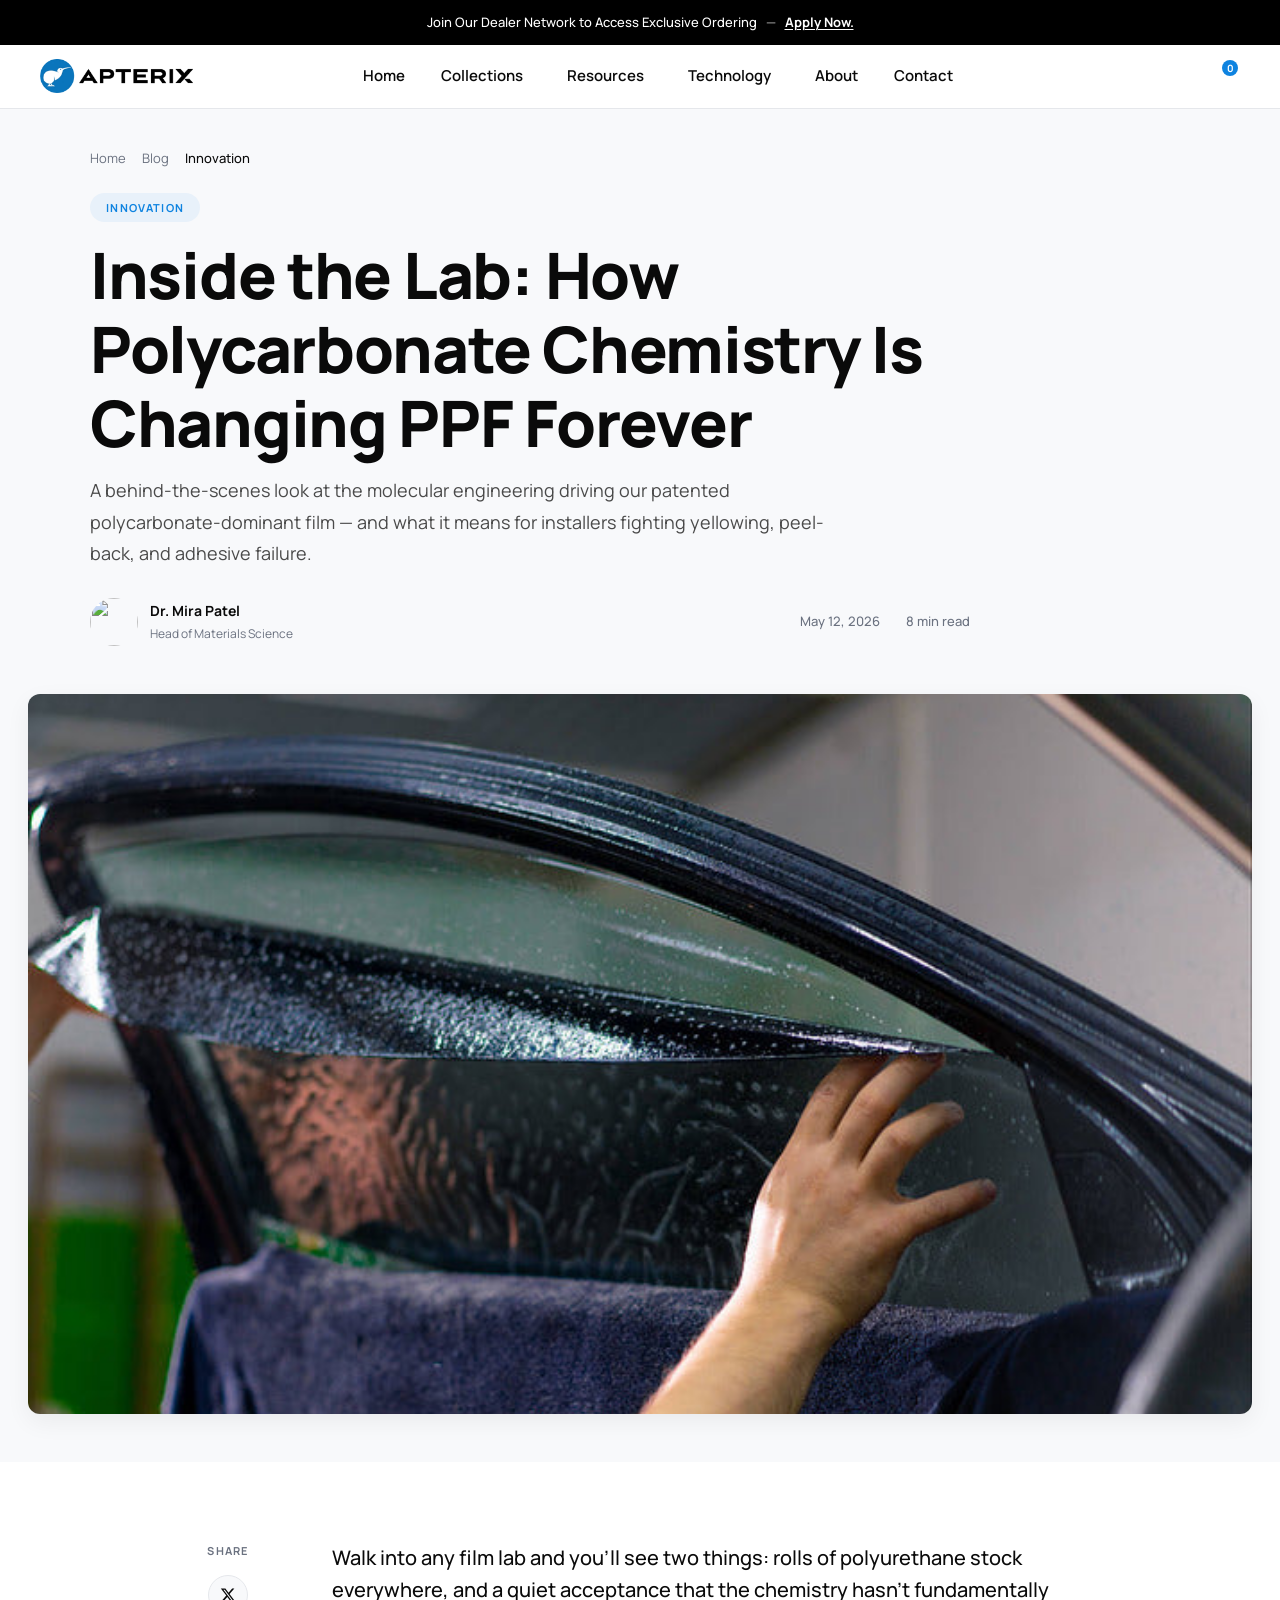
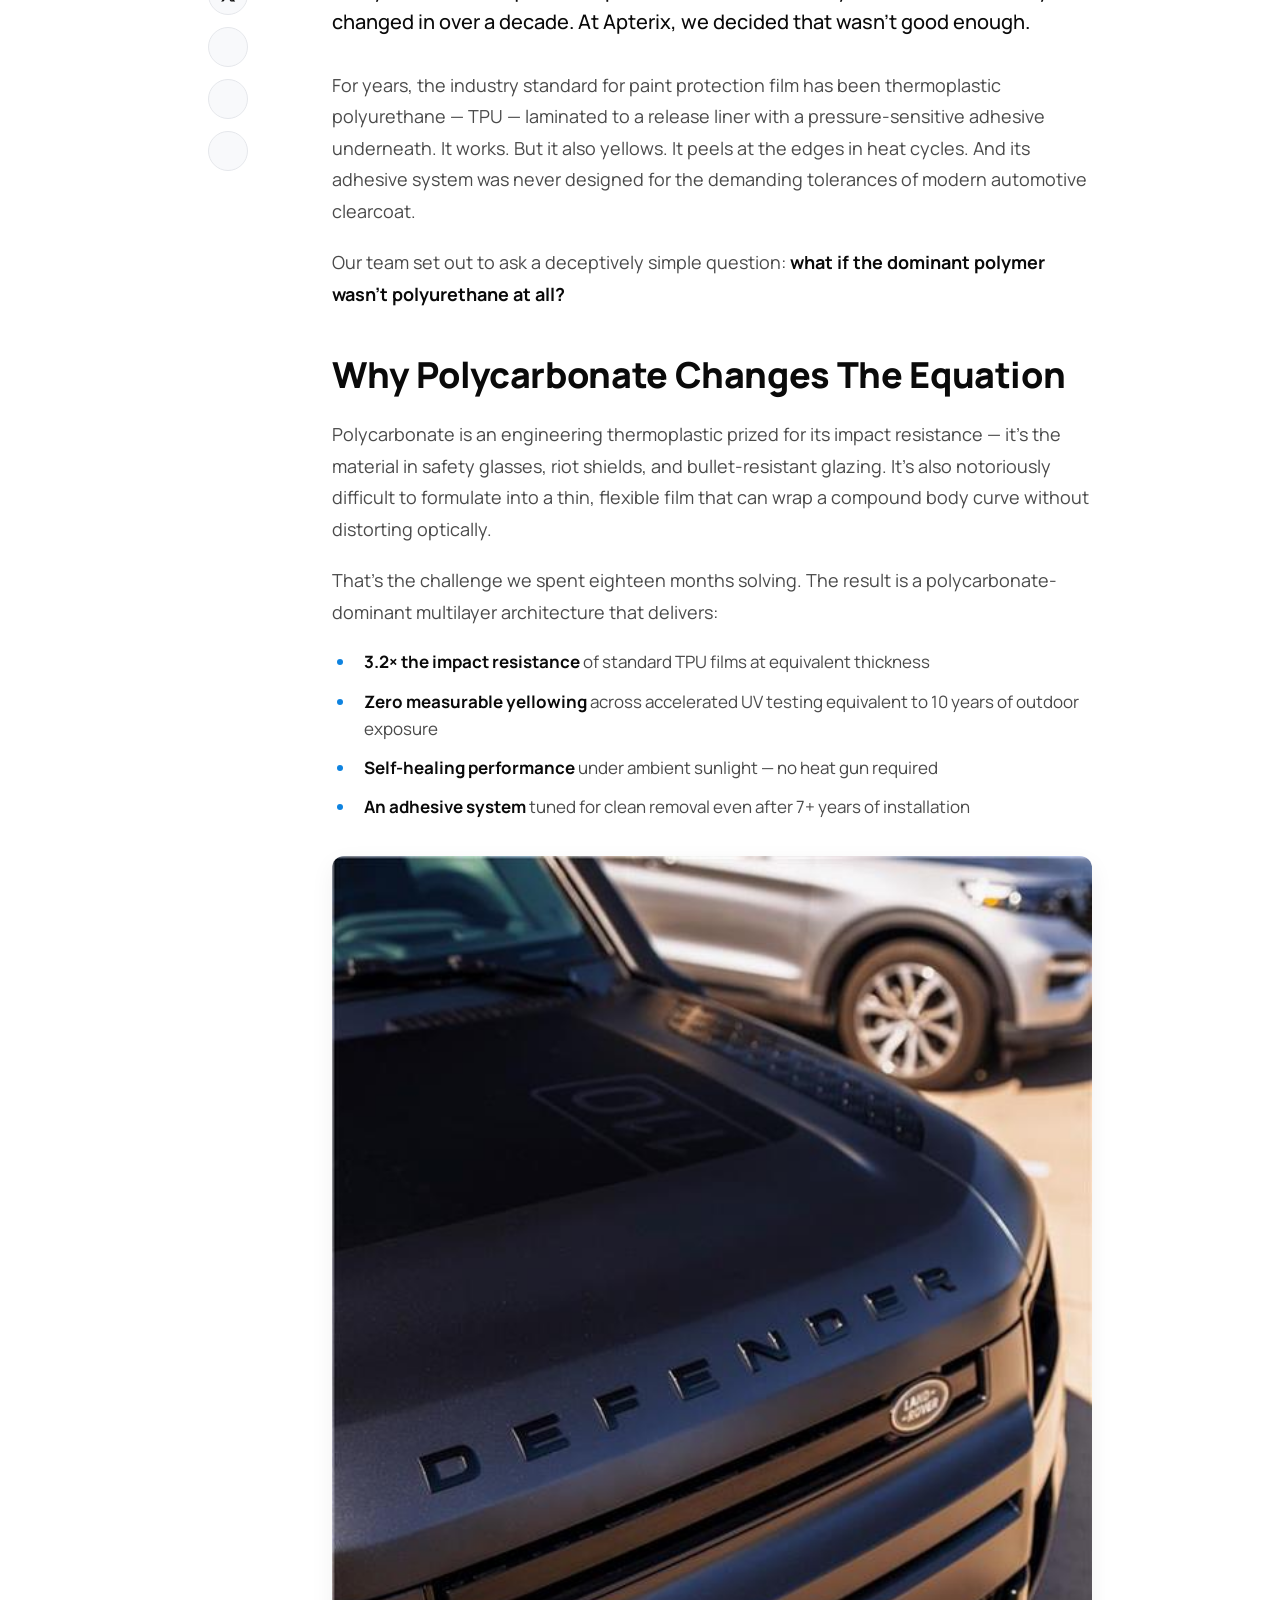
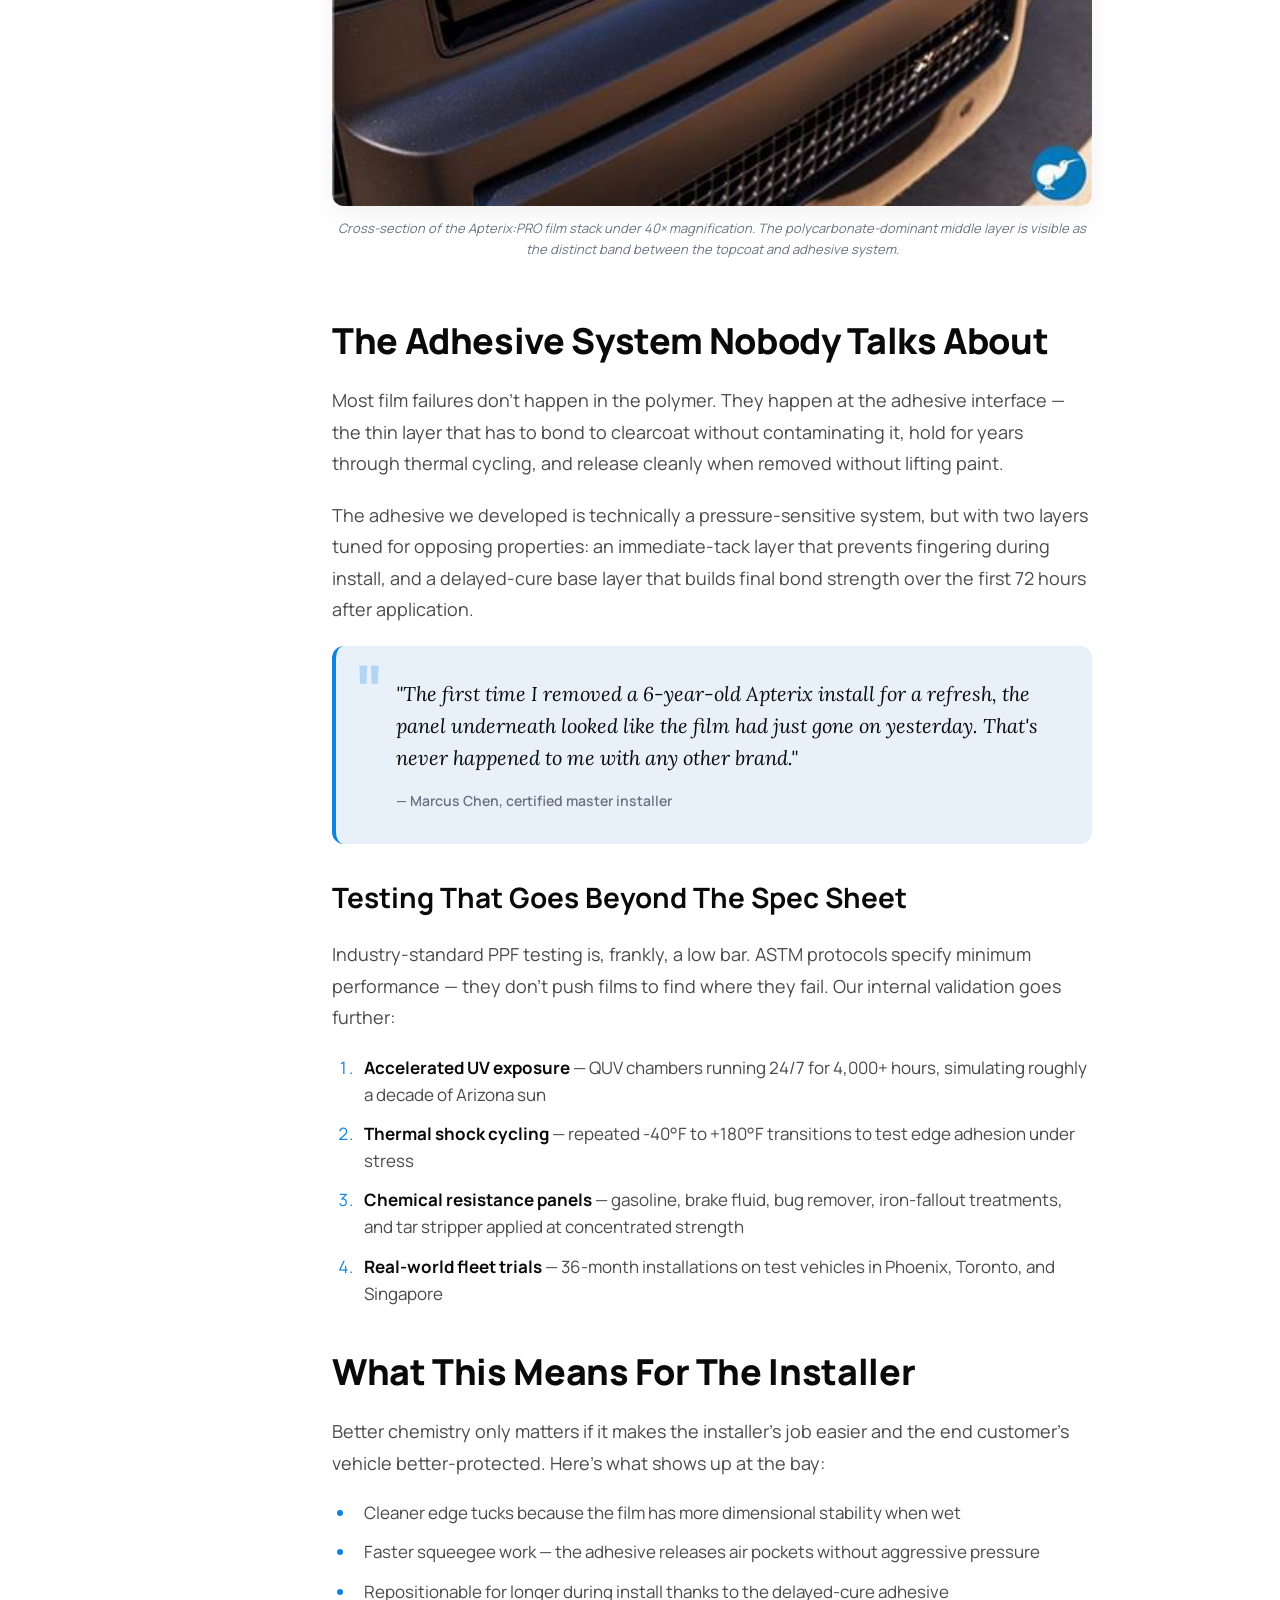
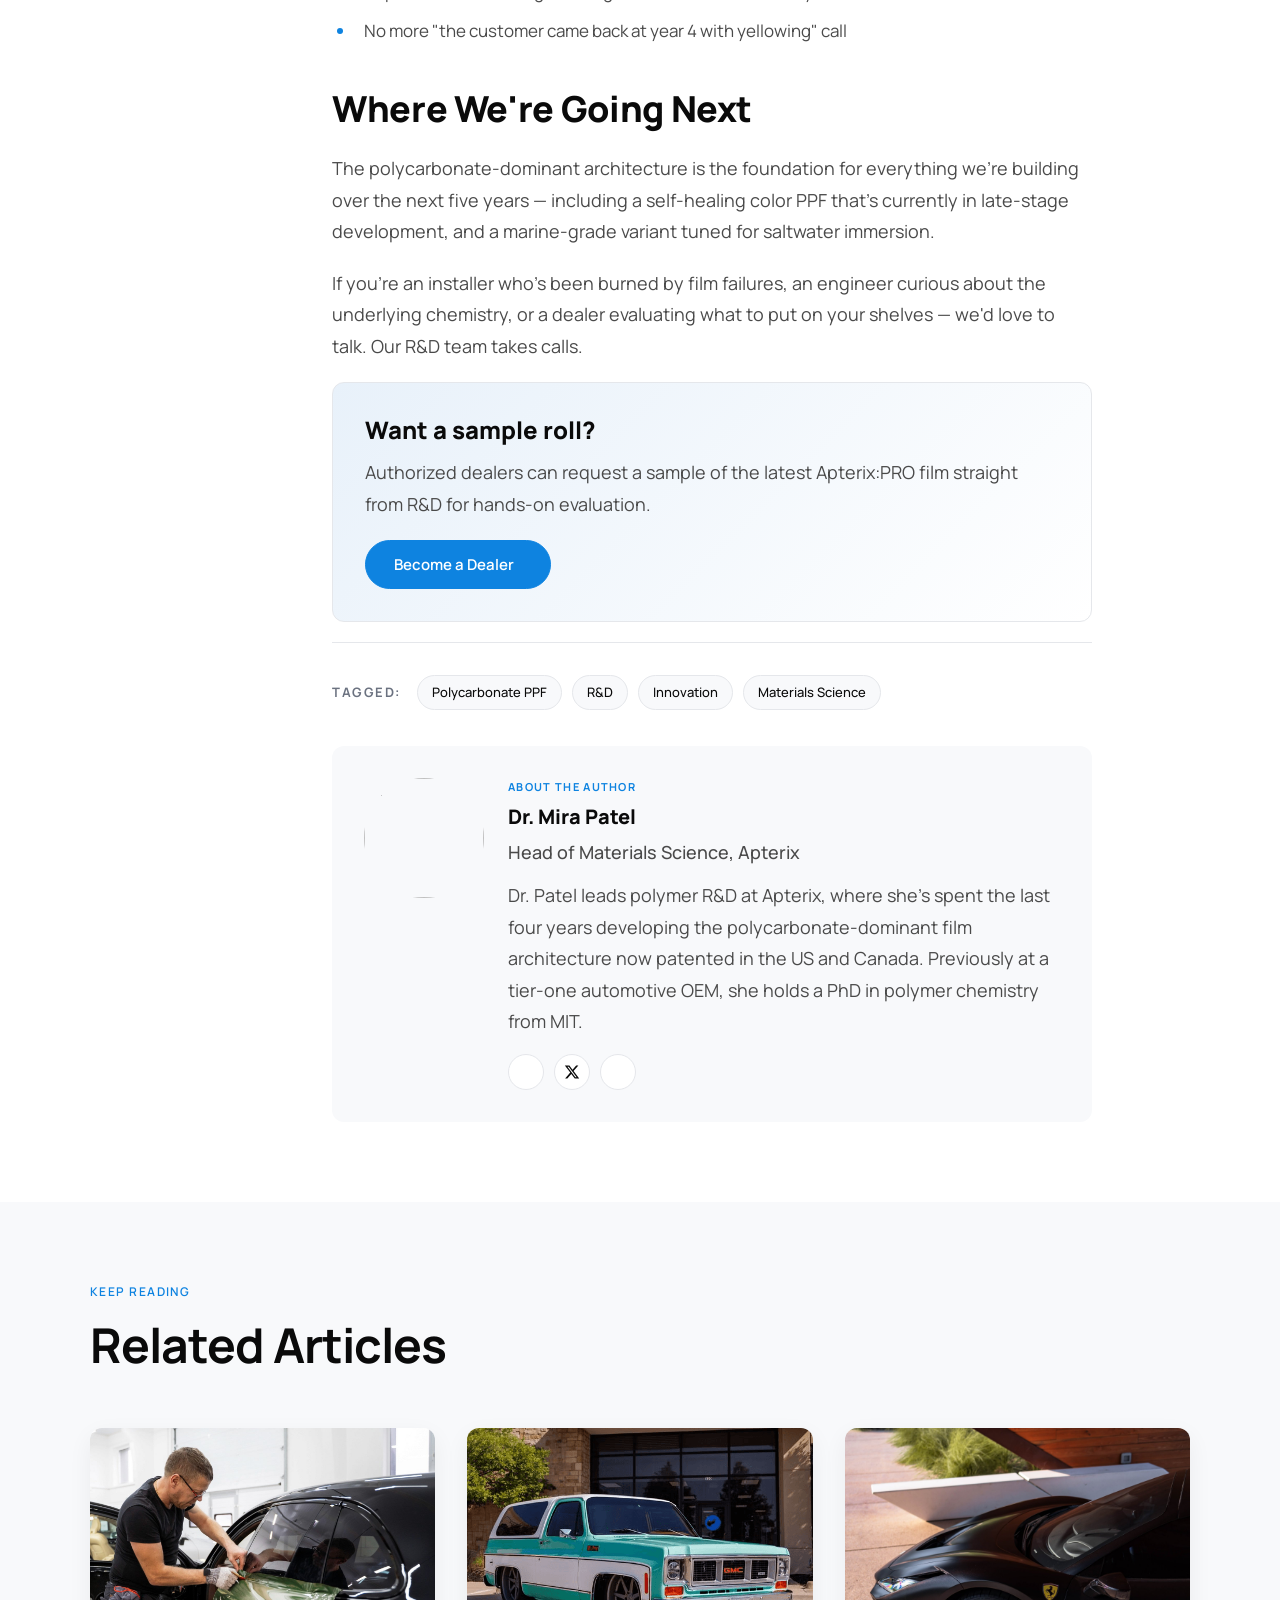
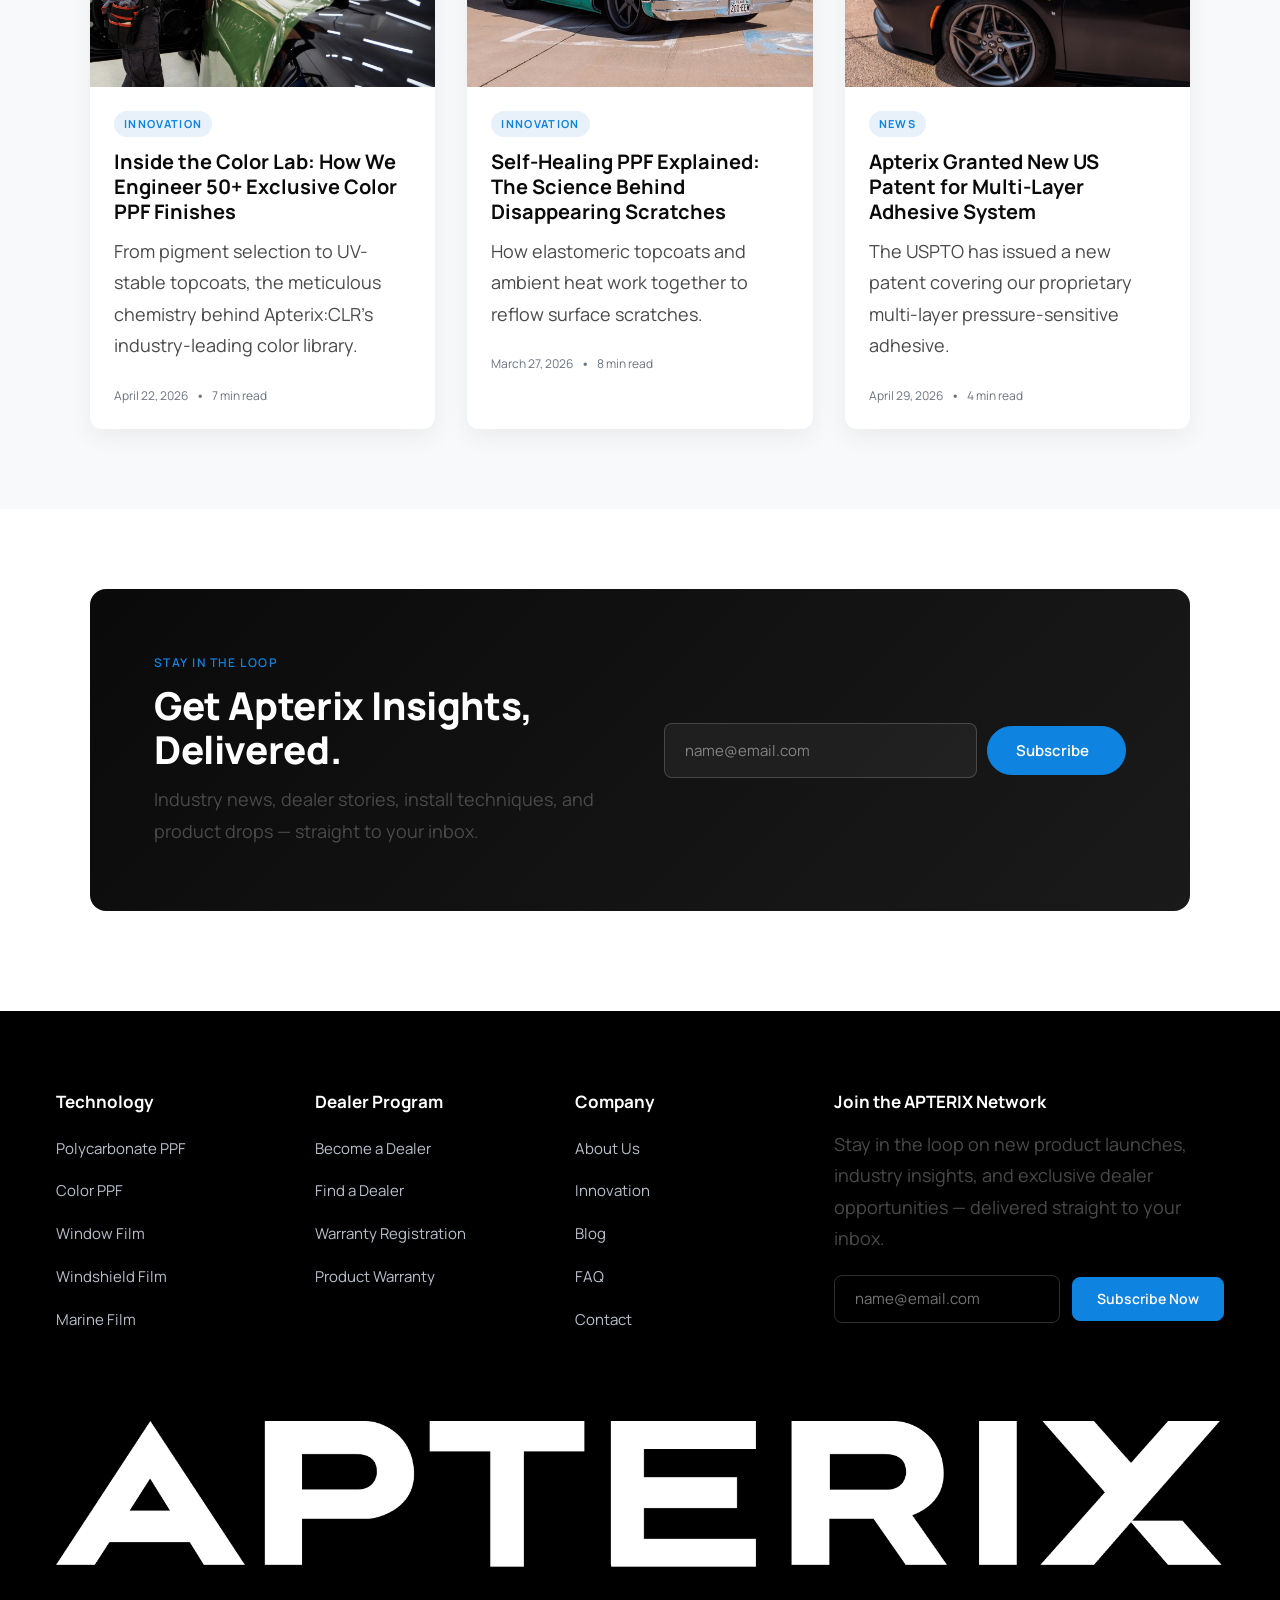
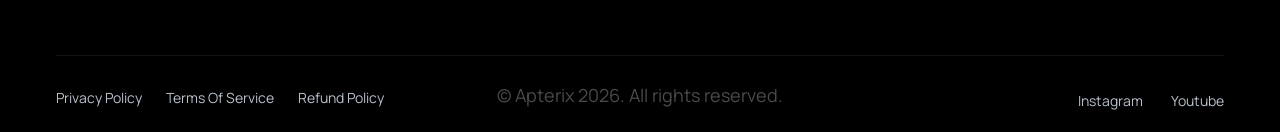
==== commit 460d58b0: "sync" ====
--- a/article.html
+++ b/article.html
@@ -13,9 +13,9 @@
 
     <link rel="icon" type="image/png" href="https://placehold.co/64x64/000000/0E83E0?text=A">
 
-    <link rel="stylesheet" href="https://unpkg.com/@phosphor-icons/web@2.0.3/src/regular/style.css">
-    <link rel="stylesheet" href="https://unpkg.com/@phosphor-icons/web@2.0.3/src/fill/style.css">
-    <link rel="stylesheet" href="https://unpkg.com/@phosphor-icons/web@2.0.3/src/bold/style.css">
+    <link rel="stylesheet" href="https://unpkg.com/@phosphor-icons/web@2.1.1/src/regular/style.css">
+    <link rel="stylesheet" href="https://unpkg.com/@phosphor-icons/web@2.1.1/src/fill/style.css">
+    <link rel="stylesheet" href="https://unpkg.com/@phosphor-icons/web@2.1.1/src/bold/style.css">
 
     <link rel="preconnect" href="https://fonts.googleapis.com">
     <link rel="preconnect" href="https://fonts.gstatic.com" crossorigin>
@@ -186,7 +186,7 @@
                     <div class="article-share">
                         <span class="article-share-label">Share</span>
                         <a href="#" class="article-share-btn" aria-label="Share on X">
-                            <i class="ph-fill ph-x-logo"></i>
+                            <svg xmlns="http://www.w3.org/2000/svg" viewBox="0 0 24 24" fill="currentColor" width="1em" height="1em" style="display:inline-block;vertical-align:middle" aria-hidden="true"><path d="M18.244 2.25h3.308l-7.227 8.26 8.502 11.24H16.17l-5.214-6.817L4.99 21.75H1.68l7.73-8.835L1.254 2.25H8.08l4.713 6.231zm-1.161 17.52h1.833L7.084 4.126H5.117z"/></svg>
                         </a>
                         <a href="#" class="article-share-btn" aria-label="Share on LinkedIn">
                             <i class="ph-fill ph-linkedin-logo"></i>
@@ -293,7 +293,7 @@
                             <p class="author-bio-text">Dr. Patel leads polymer R&amp;D at Apterix, where she's spent the last four years developing the polycarbonate-dominant film architecture now patented in the US and Canada. Previously at a tier-one automotive OEM, she holds a PhD in polymer chemistry from MIT.</p>
                             <div class="author-bio-social">
                                 <a href="#" aria-label="LinkedIn"><i class="ph-fill ph-linkedin-logo"></i></a>
-                                <a href="#" aria-label="X"><i class="ph-fill ph-x-logo"></i></a>
+                                <a href="#" aria-label="X"><svg xmlns="http://www.w3.org/2000/svg" viewBox="0 0 24 24" fill="currentColor" width="1em" height="1em" style="display:inline-block;vertical-align:middle" aria-hidden="true"><path d="M18.244 2.25h3.308l-7.227 8.26 8.502 11.24H16.17l-5.214-6.817L4.99 21.75H1.68l7.73-8.835L1.254 2.25H8.08l4.713 6.231zm-1.161 17.52h1.833L7.084 4.126H5.117z"/></svg></a>
                                 <a href="#" aria-label="Email"><i class="ph-fill ph-envelope"></i></a>
                             </div>
                         </div>
